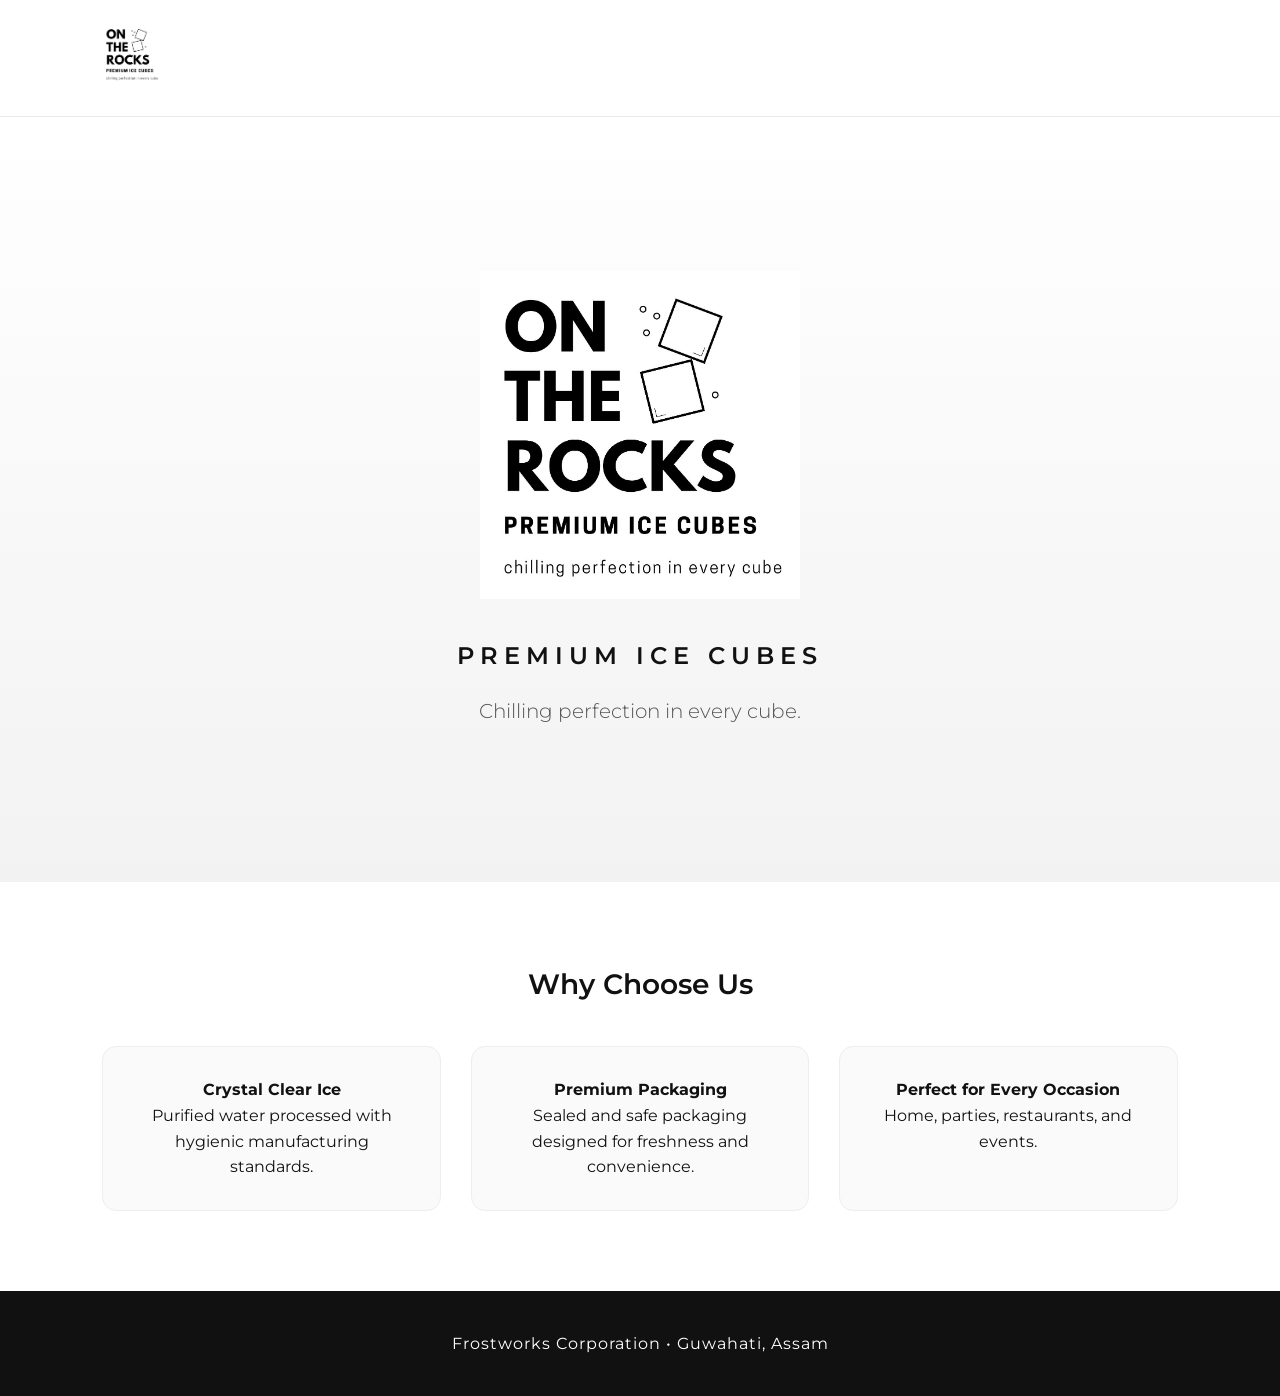
==== index.html @ 6b1b6202 "Update index.html" ====
<!DOCTYPE html>
<html lang="en">
<head>
  <meta charset="UTF-8" />
  <meta name="viewport" content="width=device-width, initial-scale=1.0" />
  <title>On The Rocks — Premium Ice Cubes</title>
  
  <!-- Google Font similar to bold geometric logo style -->
  <link href="https://fonts.googleapis.com/css2?family=Montserrat:wght@300;400;600;800&display=swap" rel="stylesheet">

  <style>
    * {
      margin: 0;
      padding: 0;
      box-sizing: border-box;
      font-family: 'Montserrat', sans-serif;
    }

    body {
      background: #f6f6f6;
      color: #111;
      line-height: 1.6;
    }

    header {
      padding: 24px 8%;
      display: flex;
      justify-content: space-between;
      align-items: center;
      background: white;
      border-bottom: 1px solid #eaeaea;
    }

    .logo img {
      height: 60px;
    }

    .hero {
      min-height: 85vh;
      display: flex;
      align-items: center;
      justify-content: center;
      padding: 40px 8%;
      background: linear-gradient(to bottom, #ffffff, #f2f2f2);
      text-align: center;
    }

    .hero-content {
      max-width: 700px;
    }

    .hero-logo {
      width: 320px;
      margin-bottom: 30px;
    }

    .hero h2 {
      font-weight: 600;
      letter-spacing: 6px;
      margin-bottom: 20px;
    }

    .tagline {
      font-size: 20px;
      color: #555;
      font-weight: 300;
    }

    .section {
      padding: 80px 8%;
      background: white;
      text-align: center;
    }

    .section h3 {
      font-size: 28px;
      margin-bottom: 20px;
      font-weight: 600;
    }

    .features {
      display: grid;
      grid-template-columns: repeat(auto-fit, minmax(220px, 1fr));
      gap: 30px;
      margin-top: 40px;
    }

    .feature-card {
      background: #fafafa;
      padding: 30px;
      border-radius: 14px;
      border: 1px solid #eee;
      transition: 0.3s;
    }

    .feature-card:hover {
      transform: translateY(-5px);
      box-shadow: 0 10px 25px rgba(0,0,0,0.05);
    }

    footer {
      padding: 40px 8%;
      text-align: center;
      background: #111;
      color: white;
      letter-spacing: 1px;
    }
  </style>
</head>
<body>

  <header>
    <div class="logo">
      <img src="logo.png" alt="On The Rocks Logo" />
    </div>
  </header>

  <section class="hero">
    <div class="hero-content">
      <img src="logo.png" class="hero-logo" alt="On The Rocks Premium Ice Cubes" />
      <h2>PREMIUM ICE CUBES</h2>
      <p class="tagline">Chilling perfection in every cube.</p>
    </div>
  </section>

  <section class="section">
    <h3>Why Choose Us</h3>

    <div class="features">
      <div class="feature-card">
        <h4>Crystal Clear Ice</h4>
        <p>Purified water processed with hygienic manufacturing standards.</p>
      </div>

      <div class="feature-card">
        <h4>Premium Packaging</h4>
        <p>Sealed and safe packaging designed for freshness and convenience.</p>
      </div>

      <div class="feature-card">
        <h4>Perfect for Every Occasion</h4>
        <p>Home, parties, restaurants, and events.</p>
      </div>
    </div>
  </section>

  <footer>
    Frostworks Corporation • Guwahati, Assam
  </footer>

</body>
</html>
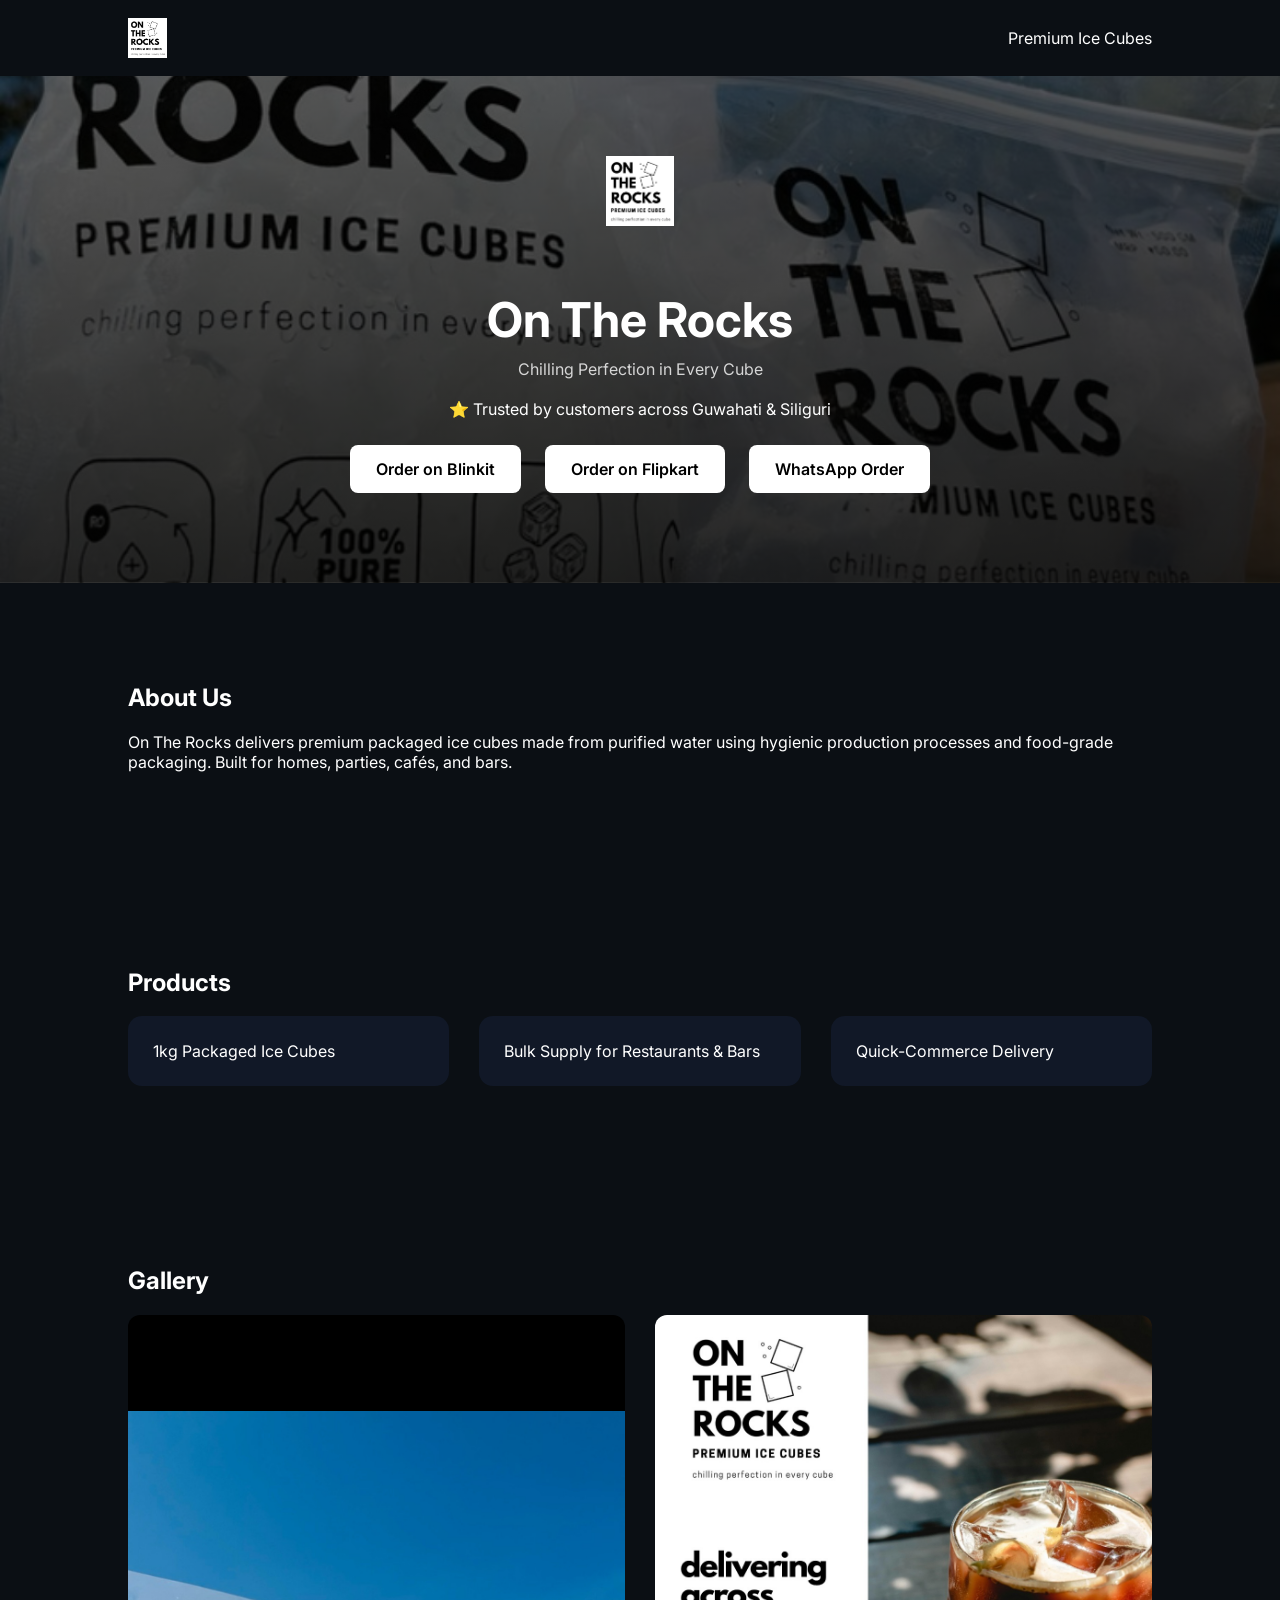
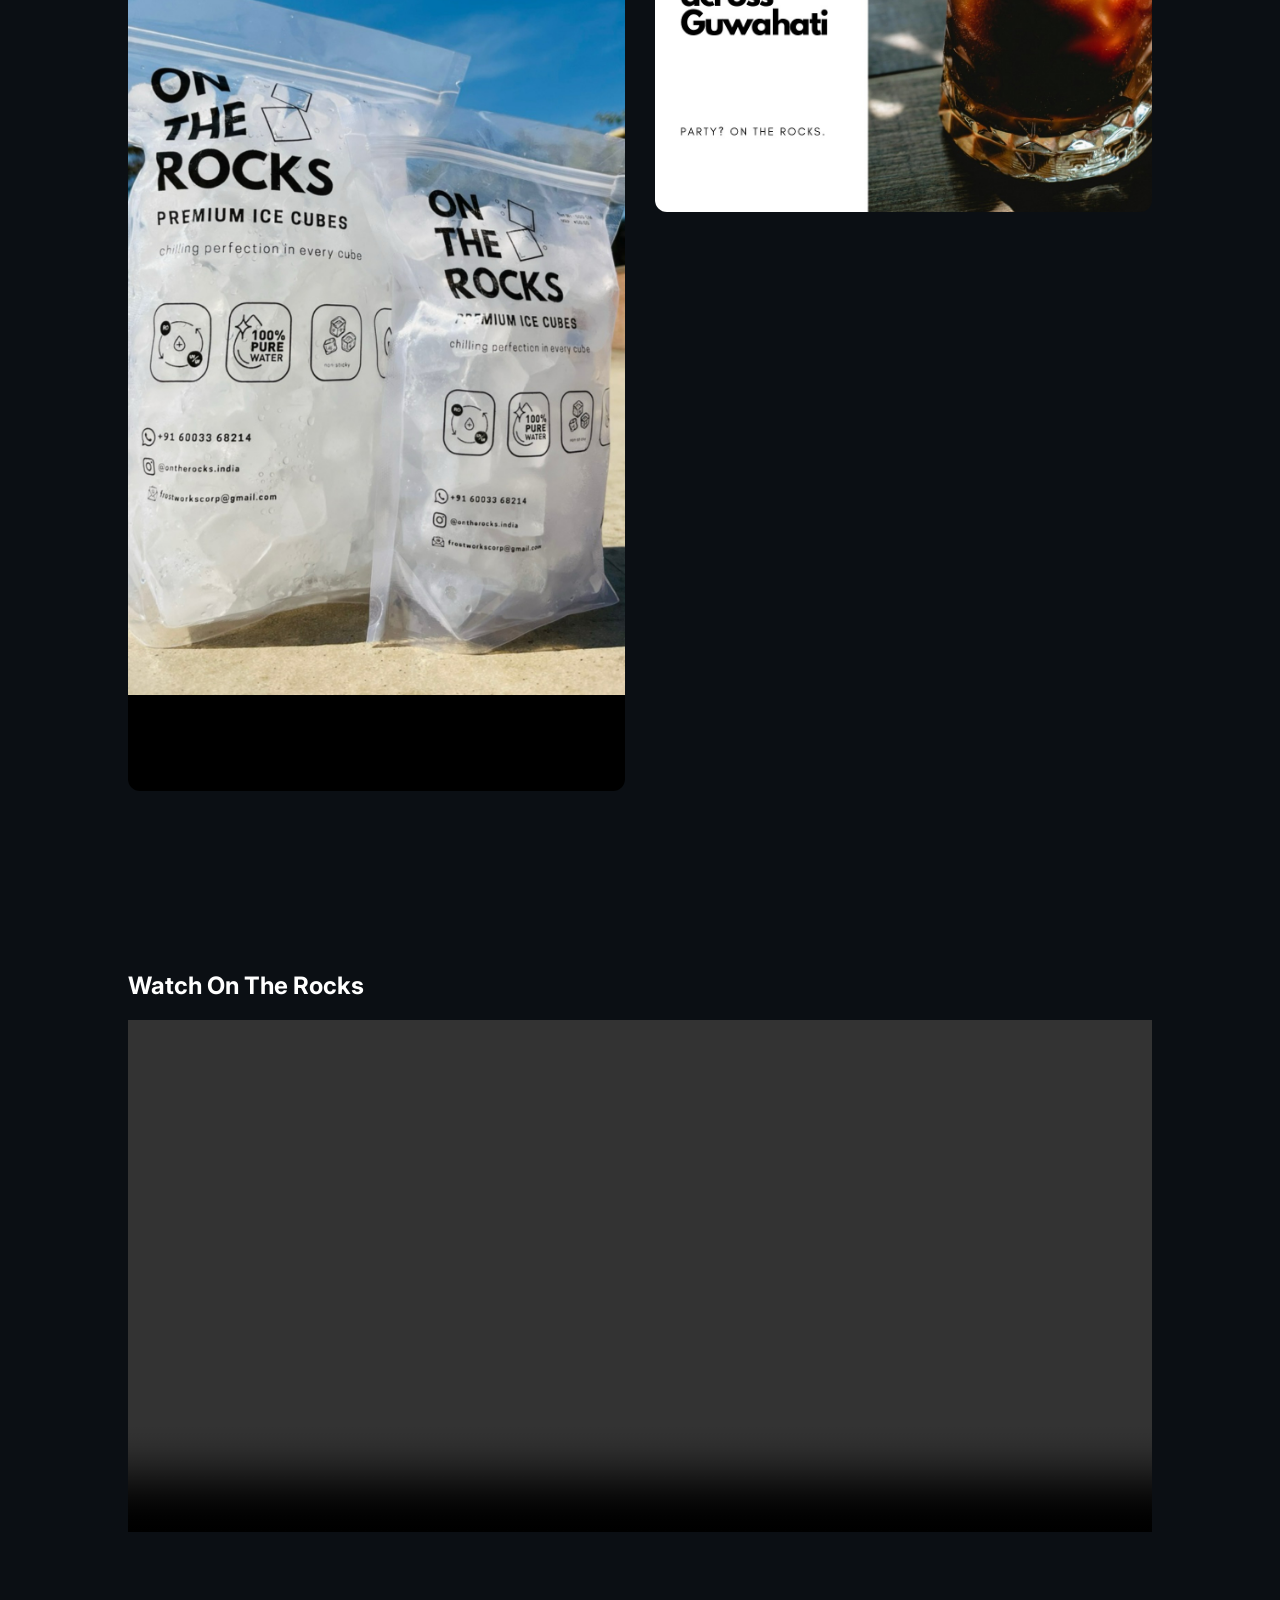
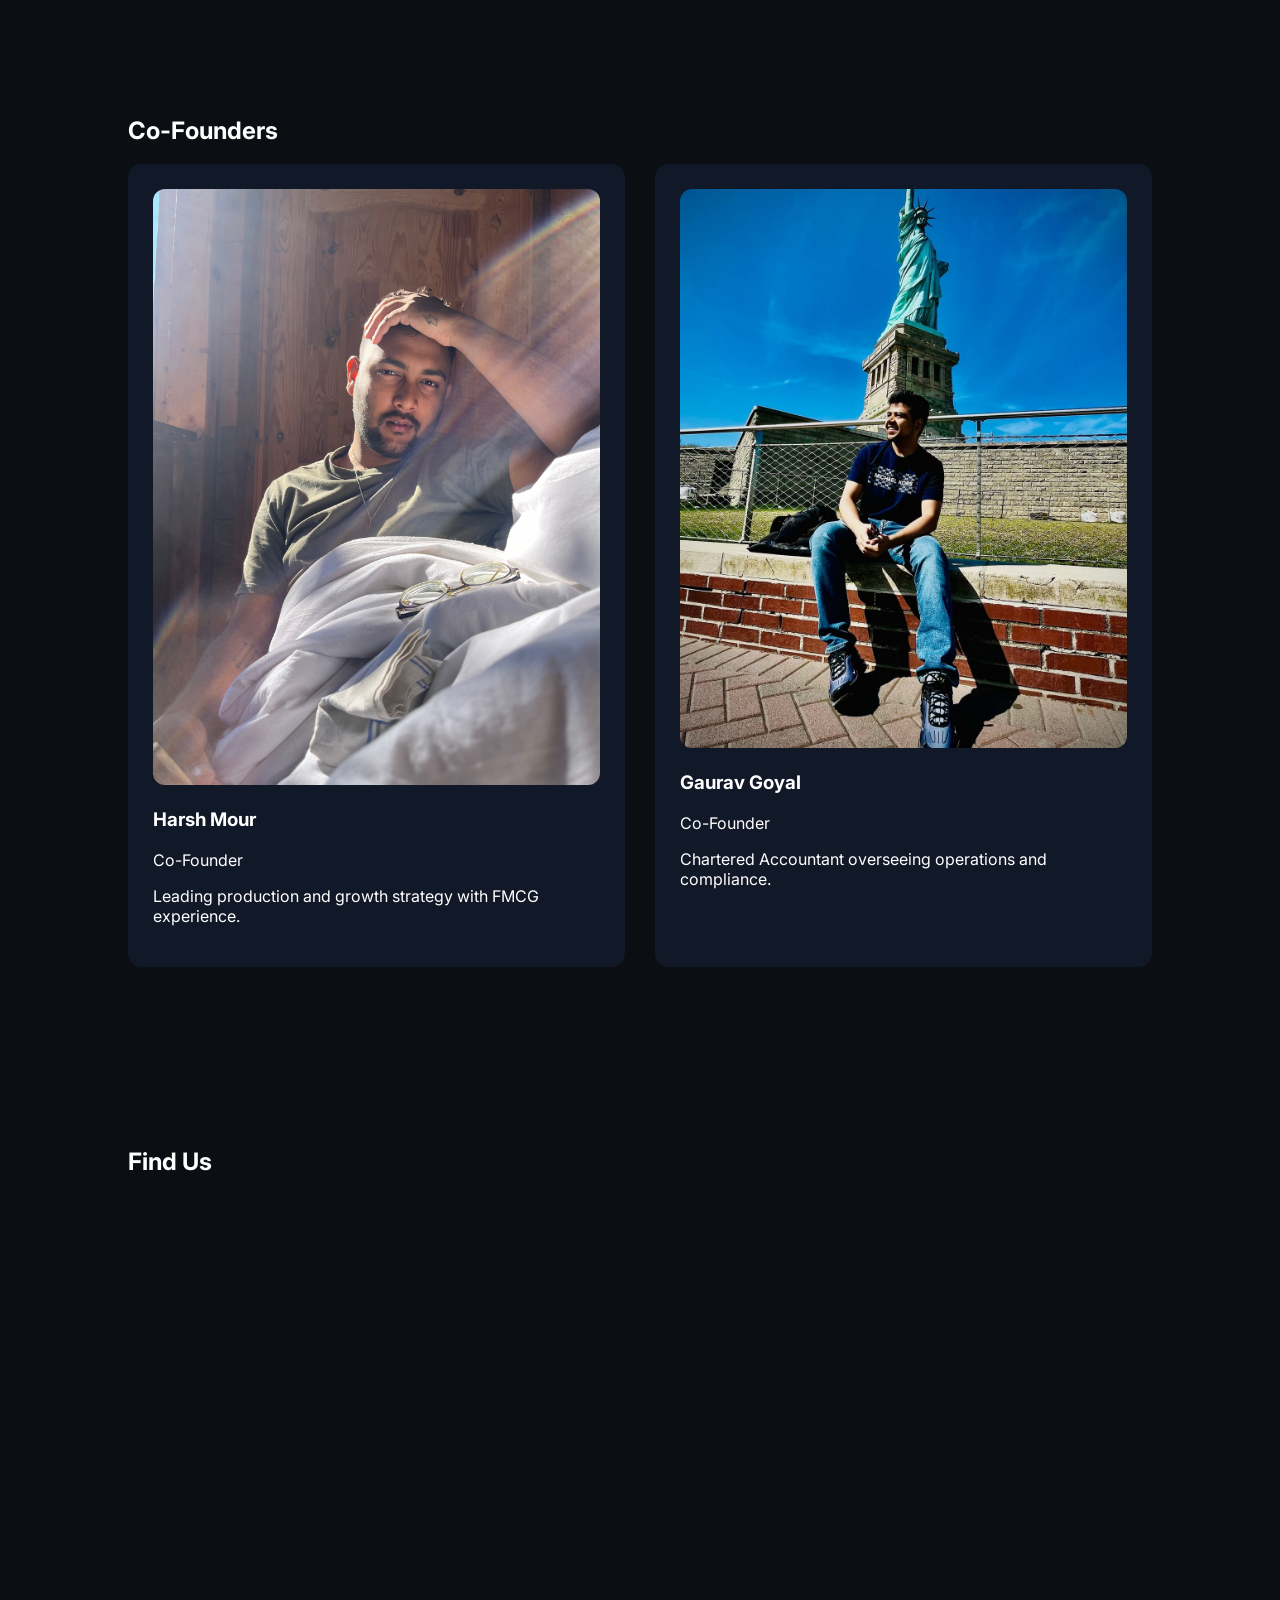
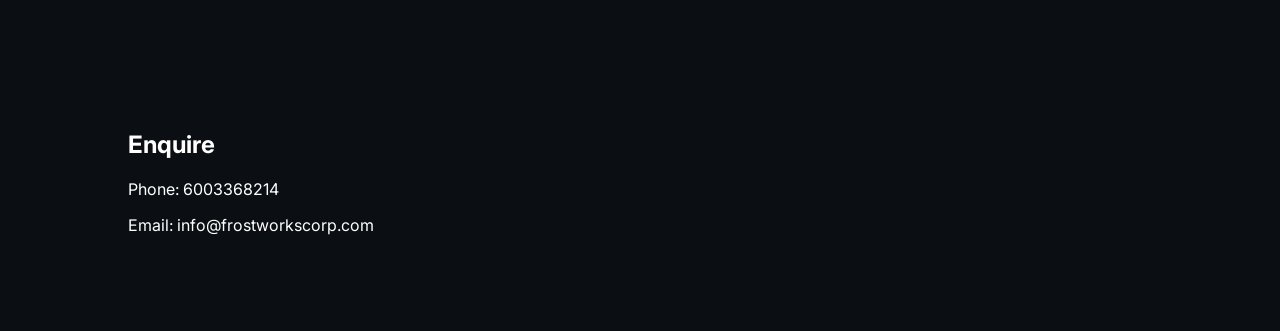
==== commit 1b5ae0db: "Update index.html" ====
--- a/index.html
+++ b/index.html
@@ -1,153 +1,186 @@
 <!DOCTYPE html>
 <html lang="en">
 <head>
-  <meta charset="UTF-8" />
-  <meta name="viewport" content="width=device-width, initial-scale=1.0" />
-  <title>On The Rocks — Premium Ice Cubes</title>
-  
-  <!-- Google Font similar to bold geometric logo style -->
-  <link href="https://fonts.googleapis.com/css2?family=Montserrat:wght@300;400;600;800&display=swap" rel="stylesheet">
+<meta charset="UTF-8">
+<meta name="viewport" content="width=device-width, initial-scale=1.0">
+<title>On The Rocks — Premium Ice Cubes</title>
 
-  <style>
-    * {
-      margin: 0;
-      padding: 0;
-      box-sizing: border-box;
-      font-family: 'Montserrat', sans-serif;
-    }
+<link href="https://fonts.googleapis.com/css2?family=Inter:wght@300;400;600;700&display=swap" rel="stylesheet">
 
-    body {
-      background: #f6f6f6;
-      color: #111;
-      line-height: 1.6;
-    }
+<style>
+body{
+font-family:Inter, sans-serif;
+margin:0;
+background:#0b0f14;
+color:white;
+}
 
-    header {
-      padding: 24px 8%;
-      display: flex;
-      justify-content: space-between;
-      align-items: center;
-      background: white;
-      border-bottom: 1px solid #eaeaea;
-    }
+nav{
+display:flex;
+align-items:center;
+justify-content:space-between;
+padding:18px 10%;
+background:#0b0f14;
+position:sticky;
+top:0;
+}
 
-    .logo img {
-      height: 60px;
-    }
+nav img{
+height:40px;
+}
 
-    .hero {
-      min-height: 85vh;
-      display: flex;
-      align-items: center;
-      justify-content: center;
-      padding: 40px 8%;
-      background: linear-gradient(to bottom, #ffffff, #f2f2f2);
-      text-align: center;
-    }
+section{
+padding:80px 10%;
+}
 
-    .hero-content {
-      max-width: 700px;
-    }
+.hero{
+background:linear-gradient(rgba(0,0,0,.6),rgba(0,0,0,.85)),url('product.jpg');
+background-size:cover;
+background-position:center;
+text-align:center;
+}
 
-    .hero-logo {
-      width: 320px;
-      margin-bottom: 30px;
-    }
+.hero-logo{
+height:70px;
+margin-bottom:20px;
+}
 
-    .hero h2 {
-      font-weight: 600;
-      letter-spacing: 6px;
-      margin-bottom: 20px;
-    }
+h1{
+font-size:48px;
+margin-bottom:10px;
+}
 
-    .tagline {
-      font-size: 20px;
-      color: #555;
-      font-weight: 300;
-    }
+.tagline{
+opacity:.8;
+margin-bottom:20px;
+}
 
-    .section {
-      padding: 80px 8%;
-      background: white;
-      text-align: center;
-    }
+.button{
+display:inline-block;
+margin:10px;
+padding:14px 26px;
+background:white;
+color:black;
+text-decoration:none;
+border-radius:8px;
+font-weight:600;
+}
 
-    .section h3 {
-      font-size: 28px;
-      margin-bottom: 20px;
-      font-weight: 600;
-    }
+.grid{
+display:grid;
+grid-template-columns:repeat(auto-fit,minmax(250px,1fr));
+gap:30px;
+}
 
-    .features {
-      display: grid;
-      grid-template-columns: repeat(auto-fit, minmax(220px, 1fr));
-      gap: 30px;
-      margin-top: 40px;
-    }
+.card{
+background:#111827;
+padding:25px;
+border-radius:14px;
+}
 
-    .feature-card {
-      background: #fafafa;
-      padding: 30px;
-      border-radius: 14px;
-      border: 1px solid #eee;
-      transition: 0.3s;
-    }
+.founder img{
+width:100%;
+border-radius:12px;
+}
 
-    .feature-card:hover {
-      transform: translateY(-5px);
-      box-shadow: 0 10px 25px rgba(0,0,0,0.05);
-    }
+.gallery img{
+width:100%;
+border-radius:12px;
+}
 
-    footer {
-      padding: 40px 8%;
-      text-align: center;
-      background: #111;
-      color: white;
-      letter-spacing: 1px;
-    }
-  </style>
+iframe{
+width:100%;
+height:350px;
+border:0;
+border-radius:12px;
+}
+</style>
 </head>
+
 <body>
 
-  <header>
-    <div class="logo">
-      <img src="logo.png" alt="On The Rocks Logo" />
-    </div>
-  </header>
+<!-- NAVBAR -->
+<nav>
+<img src="logo.png" alt="On The Rocks logo">
+<div>Premium Ice Cubes</div>
+</nav>
 
-  <section class="hero">
-    <div class="hero-content">
-      <img src="logo.png" class="hero-logo" alt="On The Rocks Premium Ice Cubes" />
-      <h2>PREMIUM ICE CUBES</h2>
-      <p class="tagline">Chilling perfection in every cube.</p>
-    </div>
-  </section>
+<!-- HERO -->
+<section class="hero">
+<img src="logo.png" class="hero-logo">
+<h1>On The Rocks</h1>
+<div class="tagline">Chilling Perfection in Every Cube</div>
+<p>⭐ Trusted by customers across Guwahati & Siliguri</p>
 
-  <section class="section">
-    <h3>Why Choose Us</h3>
+<a class="button" href="https://blinkit.com/prn/x/prid/603558">Order on Blinkit</a>
+<a class="button" href="https://dl.flipkart.com/s/SpHEYAuuuN">Order on Flipkart</a>
+<a class="button" href="https://wa.me/c/916003368214">WhatsApp Order</a>
+</section>
 
-    <div class="features">
-      <div class="feature-card">
-        <h4>Crystal Clear Ice</h4>
-        <p>Purified water processed with hygienic manufacturing standards.</p>
-      </div>
+<section>
+<h2>About Us</h2>
+<p>
+On The Rocks delivers premium packaged ice cubes made from purified water
+using hygienic production processes and food-grade packaging.
+Built for homes, parties, cafés, and bars.
+</p>
+</section>
 
-      <div class="feature-card">
-        <h4>Premium Packaging</h4>
-        <p>Sealed and safe packaging designed for freshness and convenience.</p>
-      </div>
+<section>
+<h2>Products</h2>
+<div class="grid">
+<div class="card">1kg Packaged Ice Cubes</div>
+<div class="card">Bulk Supply for Restaurants & Bars</div>
+<div class="card">Quick-Commerce Delivery</div>
+</div>
+</section>
 
-      <div class="feature-card">
-        <h4>Perfect for Every Occasion</h4>
-        <p>Home, parties, restaurants, and events.</p>
-      </div>
-    </div>
-  </section>
+<section class="gallery">
+<h2>Gallery</h2>
+<div class="grid">
+<img src="product.jpg">
+<img src="drink.jpg">
+</div>
+</section>
 
-  <footer>
-    Frostworks Corporation • Guwahati, Assam
-  </footer>
+<section>
+<h2>Watch On The Rocks</h2>
+<video width="100%" controls>
+<source src="promo.mp4" type="video/mp4">
+</video>
+</section>
+
+<section>
+<h2>Co-Founders</h2>
+<div class="grid">
+
+<div class="card founder">
+<img src="harsh.jpg">
+<h3>Harsh Mour</h3>
+<p>Co-Founder</p>
+<p>Leading production and growth strategy with FMCG experience.</p>
+</div>
+
+<div class="card founder">
+<img src="gaurav.jpg">
+<h3>Gaurav Goyal</h3>
+<p>Co-Founder</p>
+<p>Chartered Accountant overseeing operations and compliance.</p>
+</div>
+
+</div>
+</section>
+
+<section>
+<h2>Find Us</h2>
+<iframe src="https://maps.google.com/maps?q=On%20The%20Rocks%20Premium%20Ice%20Cubes&t=&z=13&ie=UTF8&iwloc=&output=embed"></iframe>
+</section>
+
+<section>
+<h2>Enquire</h2>
+<p>Phone: 6003368214</p>
+<p>Email: info@frostworkscorp.com</p>
+</section>
 
 </body>
 </html>
-
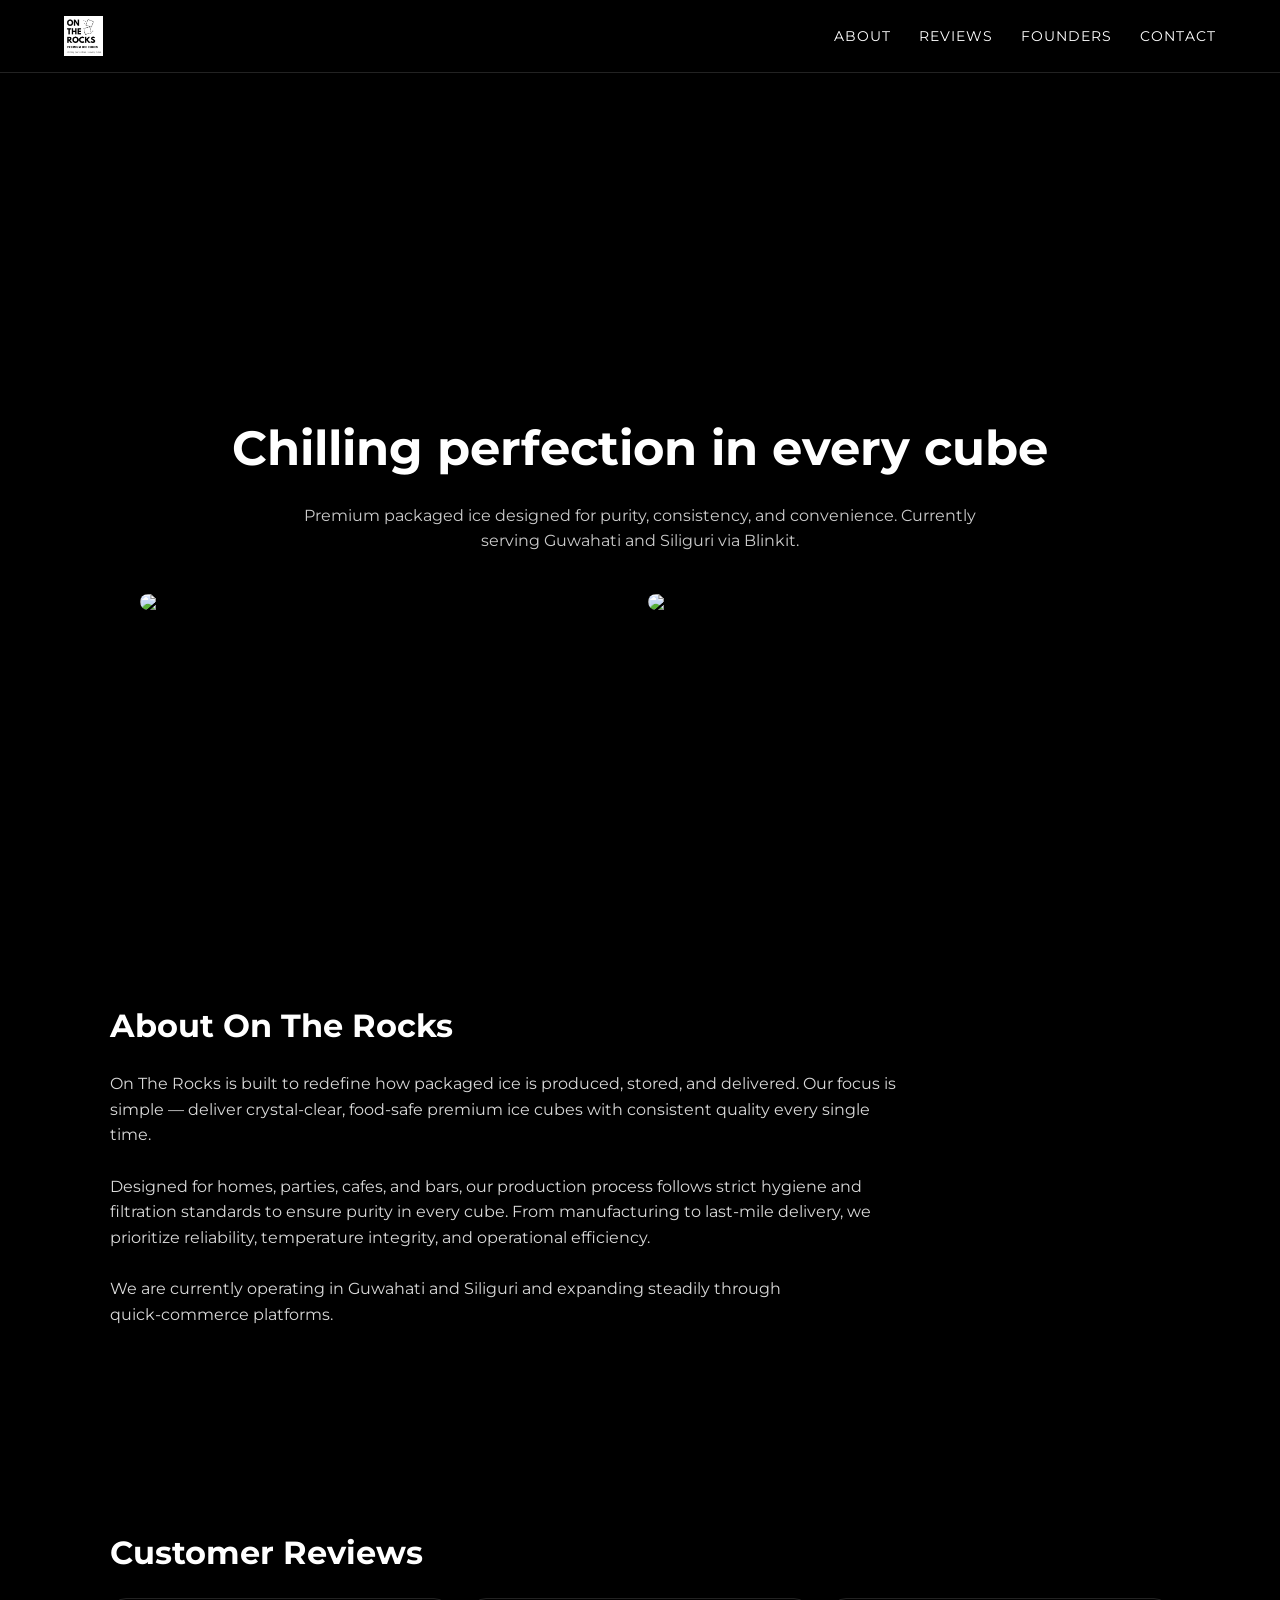
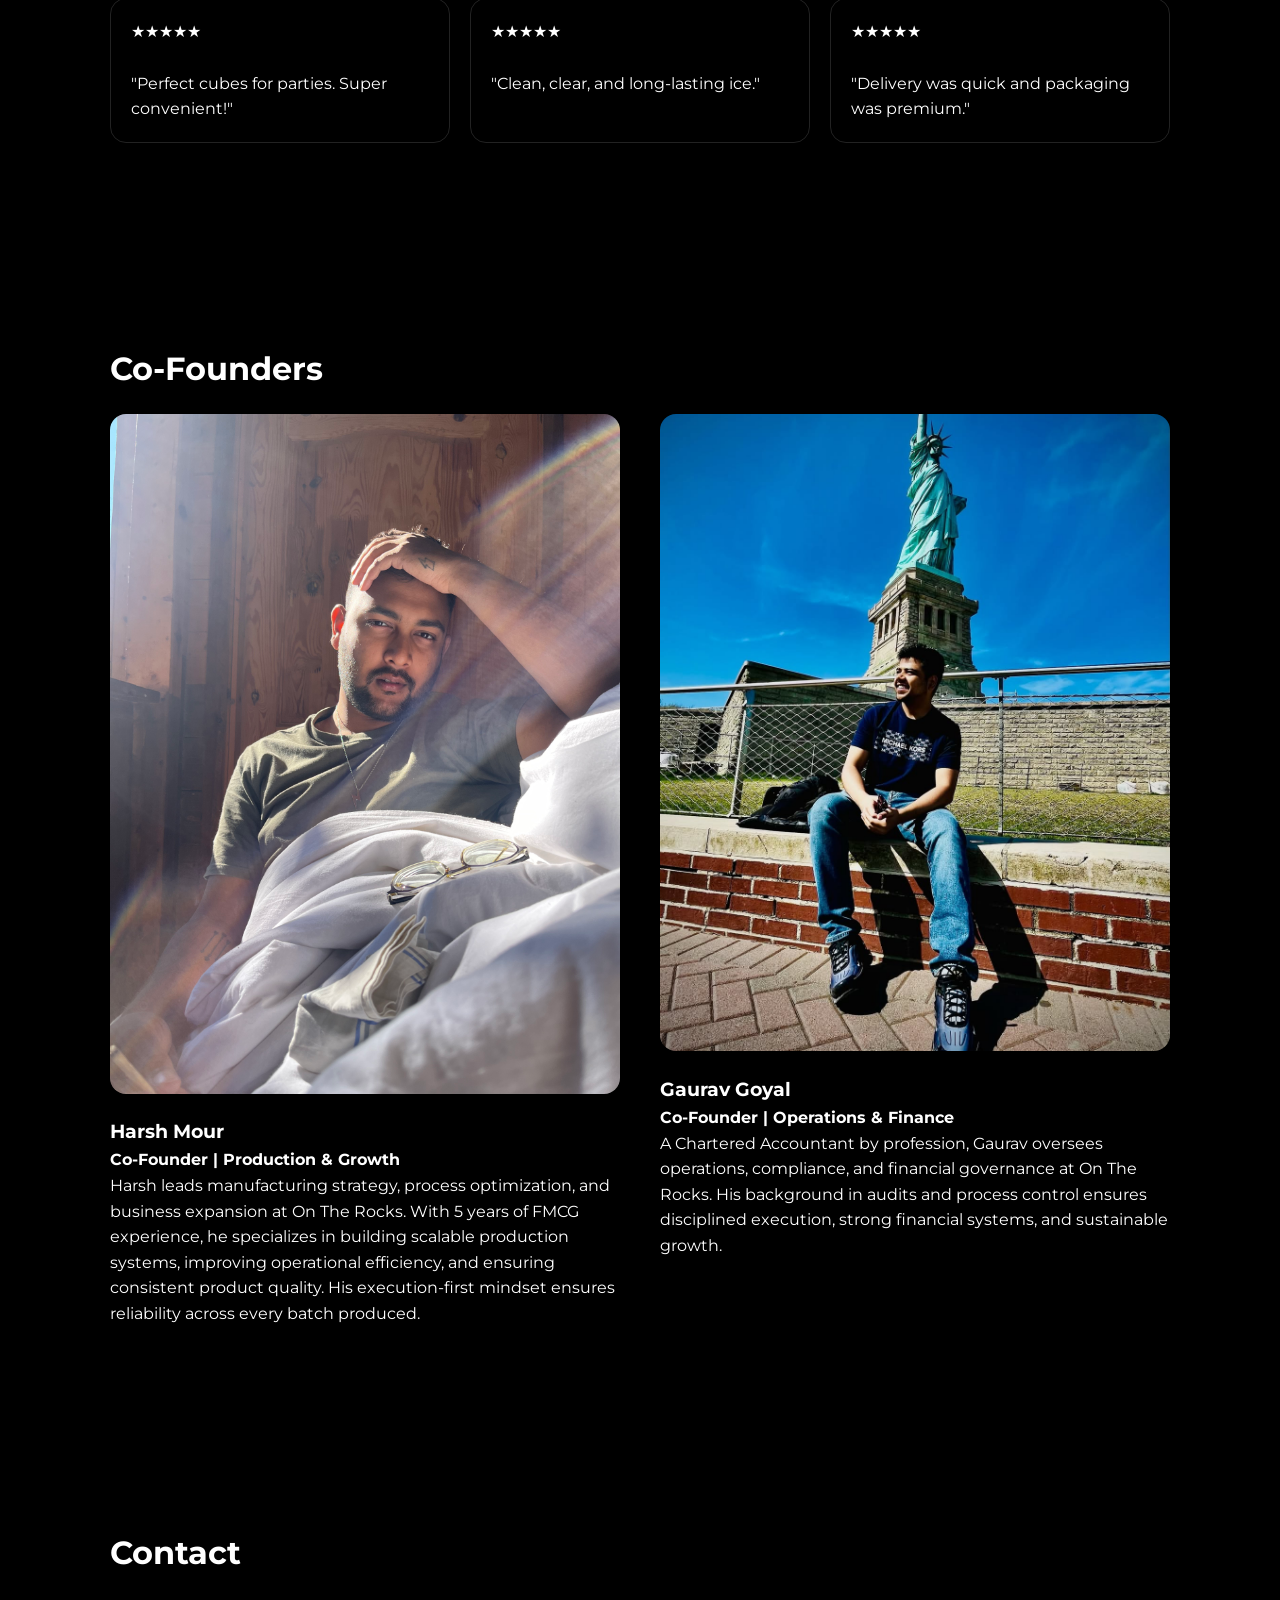
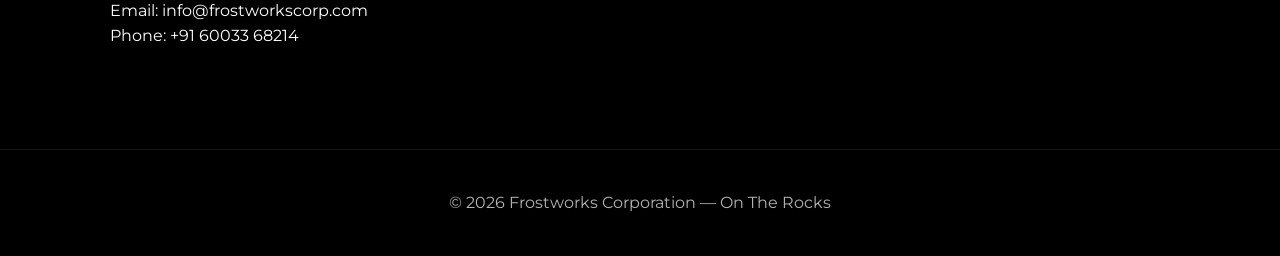
==== commit f0256529: "Update index.html" ====
--- a/index.html
+++ b/index.html
@@ -1,186 +1,268 @@
 <!DOCTYPE html>
 <html lang="en">
 <head>
-<meta charset="UTF-8">
-<meta name="viewport" content="width=device-width, initial-scale=1.0">
-<title>On The Rocks — Premium Ice Cubes</title>
-
-<link href="https://fonts.googleapis.com/css2?family=Inter:wght@300;400;600;700&display=swap" rel="stylesheet">
-
-<style>
-body{
-font-family:Inter, sans-serif;
-margin:0;
-background:#0b0f14;
-color:white;
-}
-
-nav{
-display:flex;
-align-items:center;
-justify-content:space-between;
-padding:18px 10%;
-background:#0b0f14;
-position:sticky;
-top:0;
-}
-
-nav img{
-height:40px;
-}
-
-section{
-padding:80px 10%;
-}
-
-.hero{
-background:linear-gradient(rgba(0,0,0,.6),rgba(0,0,0,.85)),url('product.jpg');
-background-size:cover;
-background-position:center;
-text-align:center;
-}
-
-.hero-logo{
-height:70px;
-margin-bottom:20px;
-}
-
-h1{
-font-size:48px;
-margin-bottom:10px;
-}
-
-.tagline{
-opacity:.8;
-margin-bottom:20px;
-}
-
-.button{
-display:inline-block;
-margin:10px;
-padding:14px 26px;
-background:white;
-color:black;
-text-decoration:none;
-border-radius:8px;
-font-weight:600;
-}
-
-.grid{
-display:grid;
-grid-template-columns:repeat(auto-fit,minmax(250px,1fr));
-gap:30px;
-}
-
-.card{
-background:#111827;
-padding:25px;
-border-radius:14px;
-}
-
-.founder img{
-width:100%;
-border-radius:12px;
-}
-
-.gallery img{
-width:100%;
-border-radius:12px;
-}
-
-iframe{
-width:100%;
-height:350px;
-border:0;
-border-radius:12px;
-}
-</style>
+  <meta charset="UTF-8" />
+  <meta name="viewport" content="width=device-width, initial-scale=1.0" />
+  <title>On The Rocks — Premium Ice Cubes</title>
+
+  <!-- Google Font (clean geometric font similar to logo style) -->
+  <link href="https://fonts.googleapis.com/css2?family=Montserrat:wght@300;400;600;700&display=swap" rel="stylesheet">
+
+  <style>
+    * {
+      margin: 0;
+      padding: 0;
+      box-sizing: border-box;
+      scroll-behavior: smooth;
+      font-family: 'Montserrat', sans-serif;
+    }
+
+    body {
+      background: #000;
+      color: #fff;
+      line-height: 1.6;
+    }
+
+    /* Navigation */
+    nav {
+      position: fixed;
+      top: 0;
+      width: 100%;
+      background: rgba(0,0,0,0.9);
+      backdrop-filter: blur(8px);
+      border-bottom: 1px solid #222;
+      z-index: 1000;
+    }
+
+    .nav-container {
+      max-width: 1200px;
+      margin: auto;
+      display: flex;
+      justify-content: space-between;
+      align-items: center;
+      padding: 16px 24px;
+    }
+
+    .logo {
+      height: 40px;
+    }
+
+    .nav-links a {
+      color: #fff;
+      text-decoration: none;
+      margin-left: 24px;
+      font-size: 14px;
+      letter-spacing: 1px;
+      transition: 0.3s;
+    }
+
+    .nav-links a:hover {
+      opacity: 0.6;
+    }
+
+    /* Hero */
+    .hero {
+      padding-top: 120px;
+      min-height: 100vh;
+      display: flex;
+      flex-direction: column;
+      justify-content: center;
+      align-items: center;
+      text-align: center;
+      padding-left: 20px;
+      padding-right: 20px;
+    }
+
+    .hero h1 {
+      font-size: 48px;
+      font-weight: 700;
+      margin-bottom: 16px;
+    }
+
+    .hero p {
+      max-width: 700px;
+      opacity: 0.8;
+      margin-bottom: 40px;
+    }
+
+    .hero-gallery {
+      display: grid;
+      grid-template-columns: repeat(auto-fit, minmax(250px, 1fr));
+      gap: 16px;
+      width: 100%;
+      max-width: 1000px;
+    }
+
+    .hero-gallery img {
+      width: 100%;
+      border-radius: 12px;
+      transition: transform 0.4s ease, opacity 0.4s ease;
+    }
+
+    .hero-gallery img:hover {
+      transform: scale(1.05);
+      opacity: 0.9;
+    }
+
+    /* Sections */
+    section {
+      padding: 100px 20px;
+      max-width: 1100px;
+      margin: auto;
+    }
+
+    h2 {
+      margin-bottom: 20px;
+      font-size: 32px;
+    }
+
+    .about-text {
+      opacity: 0.85;
+      max-width: 800px;
+    }
+
+    /* Reviews */
+    .reviews {
+      display: grid;
+      grid-template-columns: repeat(auto-fit, minmax(260px, 1fr));
+      gap: 20px;
+    }
+
+    .review-card {
+      border: 1px solid #222;
+      border-radius: 16px;
+      padding: 20px;
+      transition: transform 0.3s ease, background 0.3s ease;
+    }
+
+    .review-card:hover {
+      transform: translateY(-6px);
+      background: #111;
+    }
+
+    /* Founders */
+    .founders {
+      display: grid;
+      grid-template-columns: repeat(auto-fit, minmax(280px, 1fr));
+      gap: 40px;
+    }
+
+    .founder-card img {
+      width: 100%;
+      border-radius: 16px;
+      margin-bottom: 16px;
+    }
+
+    footer {
+      text-align: center;
+      padding: 40px 20px;
+      border-top: 1px solid #222;
+      opacity: 0.7;
+    }
+
+    /* Mobile */
+    @media (max-width: 768px) {
+      .hero h1 {
+        font-size: 34px;
+      }
+
+      .nav-links {
+        display: none;
+      }
+    }
+  </style>
 </head>
 
 <body>
 
-<!-- NAVBAR -->
-<nav>
-<img src="logo.png" alt="On The Rocks logo">
-<div>Premium Ice Cubes</div>
-</nav>
-
-<!-- HERO -->
-<section class="hero">
-<img src="logo.png" class="hero-logo">
-<h1>On The Rocks</h1>
-<div class="tagline">Chilling Perfection in Every Cube</div>
-<p>⭐ Trusted by customers across Guwahati & Siliguri</p>
-
-<a class="button" href="https://blinkit.com/prn/x/prid/603558">Order on Blinkit</a>
-<a class="button" href="https://dl.flipkart.com/s/SpHEYAuuuN">Order on Flipkart</a>
-<a class="button" href="https://wa.me/c/916003368214">WhatsApp Order</a>
-</section>
-
-<section>
-<h2>About Us</h2>
-<p>
-On The Rocks delivers premium packaged ice cubes made from purified water
-using hygienic production processes and food-grade packaging.
-Built for homes, parties, cafés, and bars.
-</p>
-</section>
-
-<section>
-<h2>Products</h2>
-<div class="grid">
-<div class="card">1kg Packaged Ice Cubes</div>
-<div class="card">Bulk Supply for Restaurants & Bars</div>
-<div class="card">Quick-Commerce Delivery</div>
-</div>
-</section>
-
-<section class="gallery">
-<h2>Gallery</h2>
-<div class="grid">
-<img src="product.jpg">
-<img src="drink.jpg">
-</div>
-</section>
-
-<section>
-<h2>Watch On The Rocks</h2>
-<video width="100%" controls>
-<source src="promo.mp4" type="video/mp4">
-</video>
-</section>
-
-<section>
-<h2>Co-Founders</h2>
-<div class="grid">
-
-<div class="card founder">
-<img src="harsh.jpg">
-<h3>Harsh Mour</h3>
-<p>Co-Founder</p>
-<p>Leading production and growth strategy with FMCG experience.</p>
-</div>
-
-<div class="card founder">
-<img src="gaurav.jpg">
-<h3>Gaurav Goyal</h3>
-<p>Co-Founder</p>
-<p>Chartered Accountant overseeing operations and compliance.</p>
-</div>
-
-</div>
-</section>
-
-<section>
-<h2>Find Us</h2>
-<iframe src="https://maps.google.com/maps?q=On%20The%20Rocks%20Premium%20Ice%20Cubes&t=&z=13&ie=UTF8&iwloc=&output=embed"></iframe>
-</section>
-
-<section>
-<h2>Enquire</h2>
-<p>Phone: 6003368214</p>
-<p>Email: info@frostworkscorp.com</p>
-</section>
+  <!-- NAVIGATION -->
+  <nav>
+    <div class="nav-container">
+      <img src="logo.png" class="logo" />
+      <div class="nav-links">
+        <a href="#about">ABOUT</a>
+        <a href="#reviews">REVIEWS</a>
+        <a href="#founders">FOUNDERS</a>
+        <a href="#contact">CONTACT</a>
+      </div>
+    </div>
+  </nav>
+
+  <!-- HERO -->
+  <div class="hero">
+    <h1>Chilling perfection in every cube</h1>
+    <p>Premium packaged ice designed for purity, consistency, and convenience. Currently serving Guwahati and Siliguri via Blinkit.</p>
+
+    <div class="hero-gallery">
+      <img src="images/product.jpg" />
+      <img src="images/drink.jpeg" />
+    </div>
+  </div>
+
+  <!-- ABOUT -->
+  <section id="about">
+    <h2>About On The Rocks</h2>
+    <p class="about-text">
+      On The Rocks is built to redefine how packaged ice is produced, stored, and delivered. Our focus is simple — deliver crystal‑clear, food‑safe premium ice cubes with consistent quality every single time.
+      <br><br>
+      Designed for homes, parties, cafes, and bars, our production process follows strict hygiene and filtration standards to ensure purity in every cube. From manufacturing to last‑mile delivery, we prioritize reliability, temperature integrity, and operational efficiency.
+      <br><br>
+      We are currently operating in Guwahati and Siliguri and expanding steadily through quick‑commerce platforms.
+    </p>
+  </section>
+
+  <!-- REVIEWS -->
+  <section id="reviews">
+    <h2>Customer Reviews</h2>
+    <div class="reviews">
+      <div class="review-card">★★★★★<br><br>"Perfect cubes for parties. Super convenient!"</div>
+      <div class="review-card">★★★★★<br><br>"Clean, clear, and long‑lasting ice."</div>
+      <div class="review-card">★★★★★<br><br>"Delivery was quick and packaging was premium."</div>
+    </div>
+  </section>
+
+  <!-- FOUNDERS -->
+  <section id="founders">
+    <h2>Co‑Founders</h2>
+
+    <div class="founders">
+
+      <div class="founder-card">
+        <img src="harsh.jpg" />
+        <h3>Harsh Mour</h3>
+        <p><strong>Co‑Founder | Production & Growth</strong></p>
+        <p>
+          Harsh leads manufacturing strategy, process optimization, and business expansion at On The Rocks.
+          With 5 years of FMCG experience, he specializes in building scalable production systems,
+          improving operational efficiency, and ensuring consistent product quality.
+          His execution‑first mindset ensures reliability across every batch produced.
+        </p>
+      </div>
+
+      <div class="founder-card">
+        <img src="gaurav.jpg" />
+        <h3>Gaurav Goyal</h3>
+        <p><strong>Co‑Founder | Operations & Finance</strong></p>
+        <p>
+          A Chartered Accountant by profession, Gaurav oversees operations, compliance,
+          and financial governance at On The Rocks. His background in audits and process
+          control ensures disciplined execution, strong financial systems, and sustainable growth.
+        </p>
+      </div>
+
+    </div>
+  </section>
+
+  <!-- CONTACT -->
+  <section id="contact">
+    <h2>Contact</h2>
+    <p>Email: info@frostworkscorp.com</p>
+    <p>Phone: +91 60033 68214</p>
+  </section>
+
+  <footer>
+    © 2026 Frostworks Corporation — On The Rocks
+  </footer>
 
 </body>
 </html>
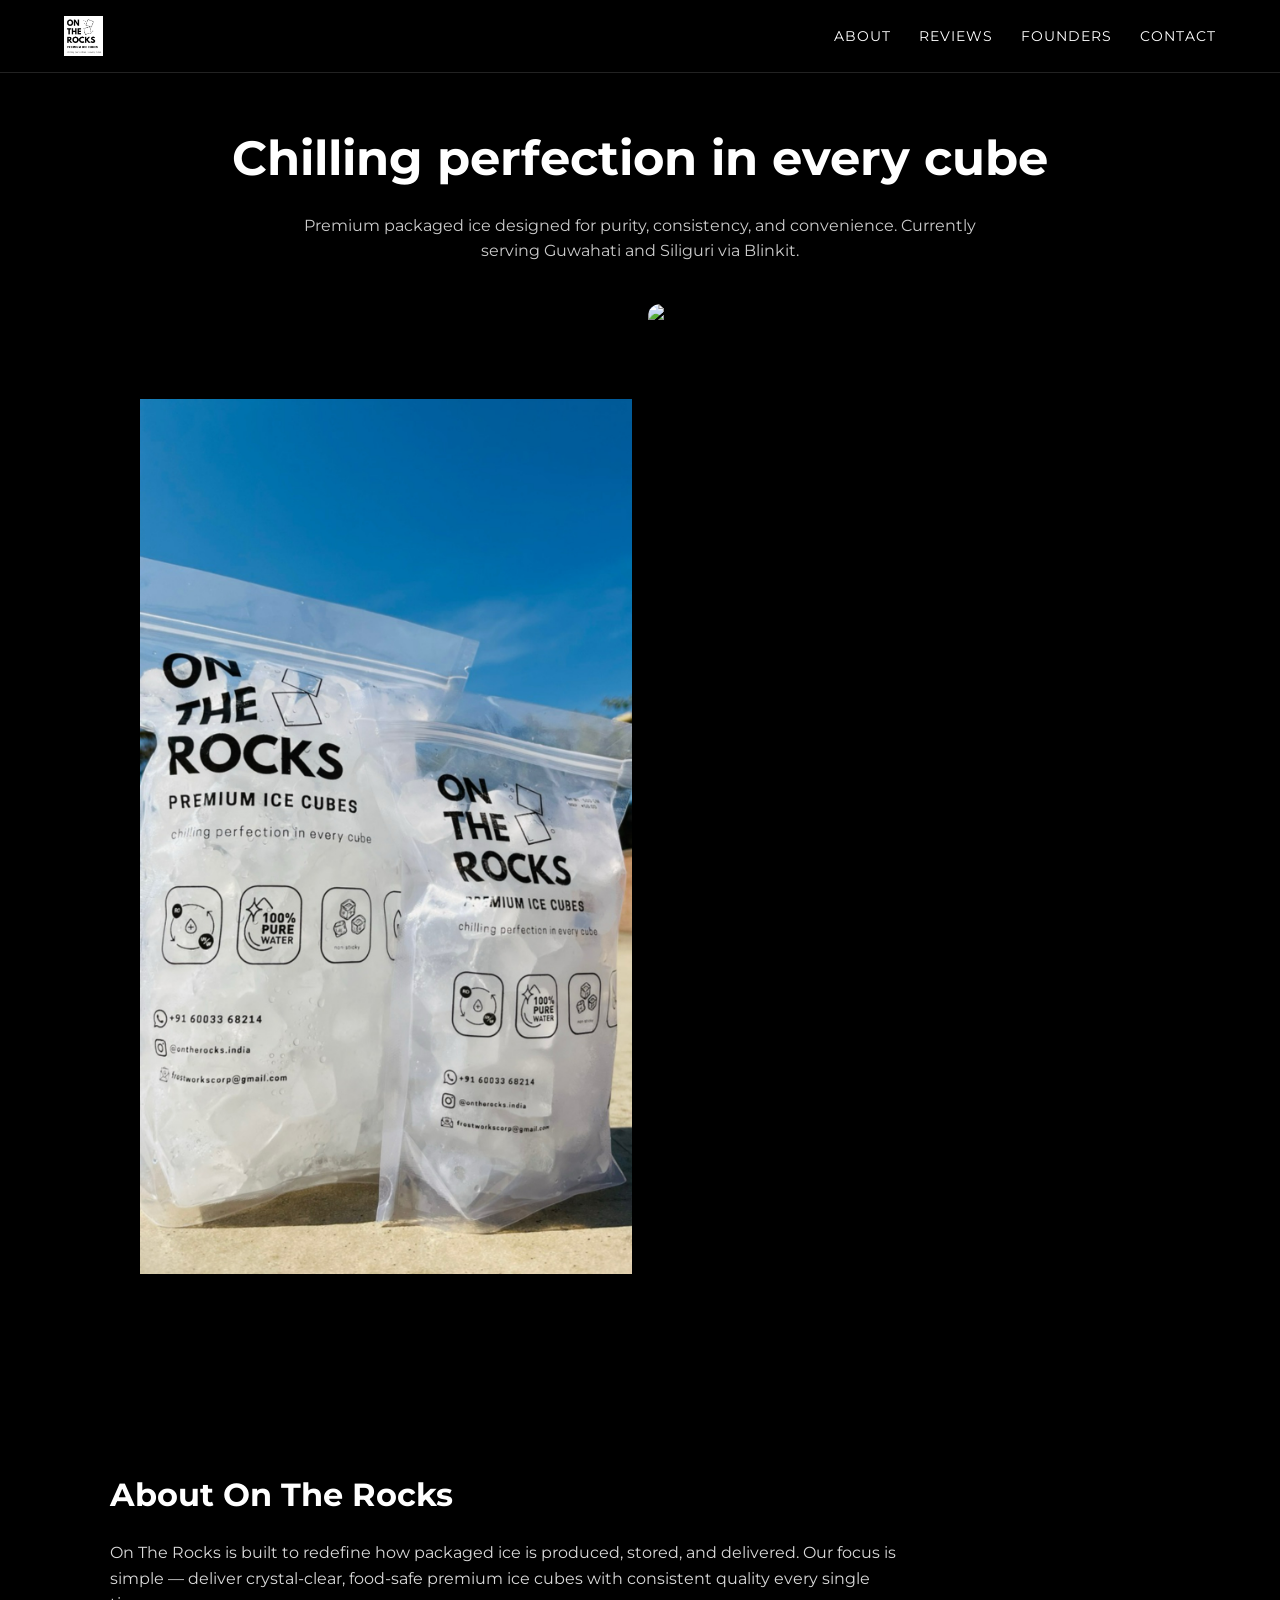
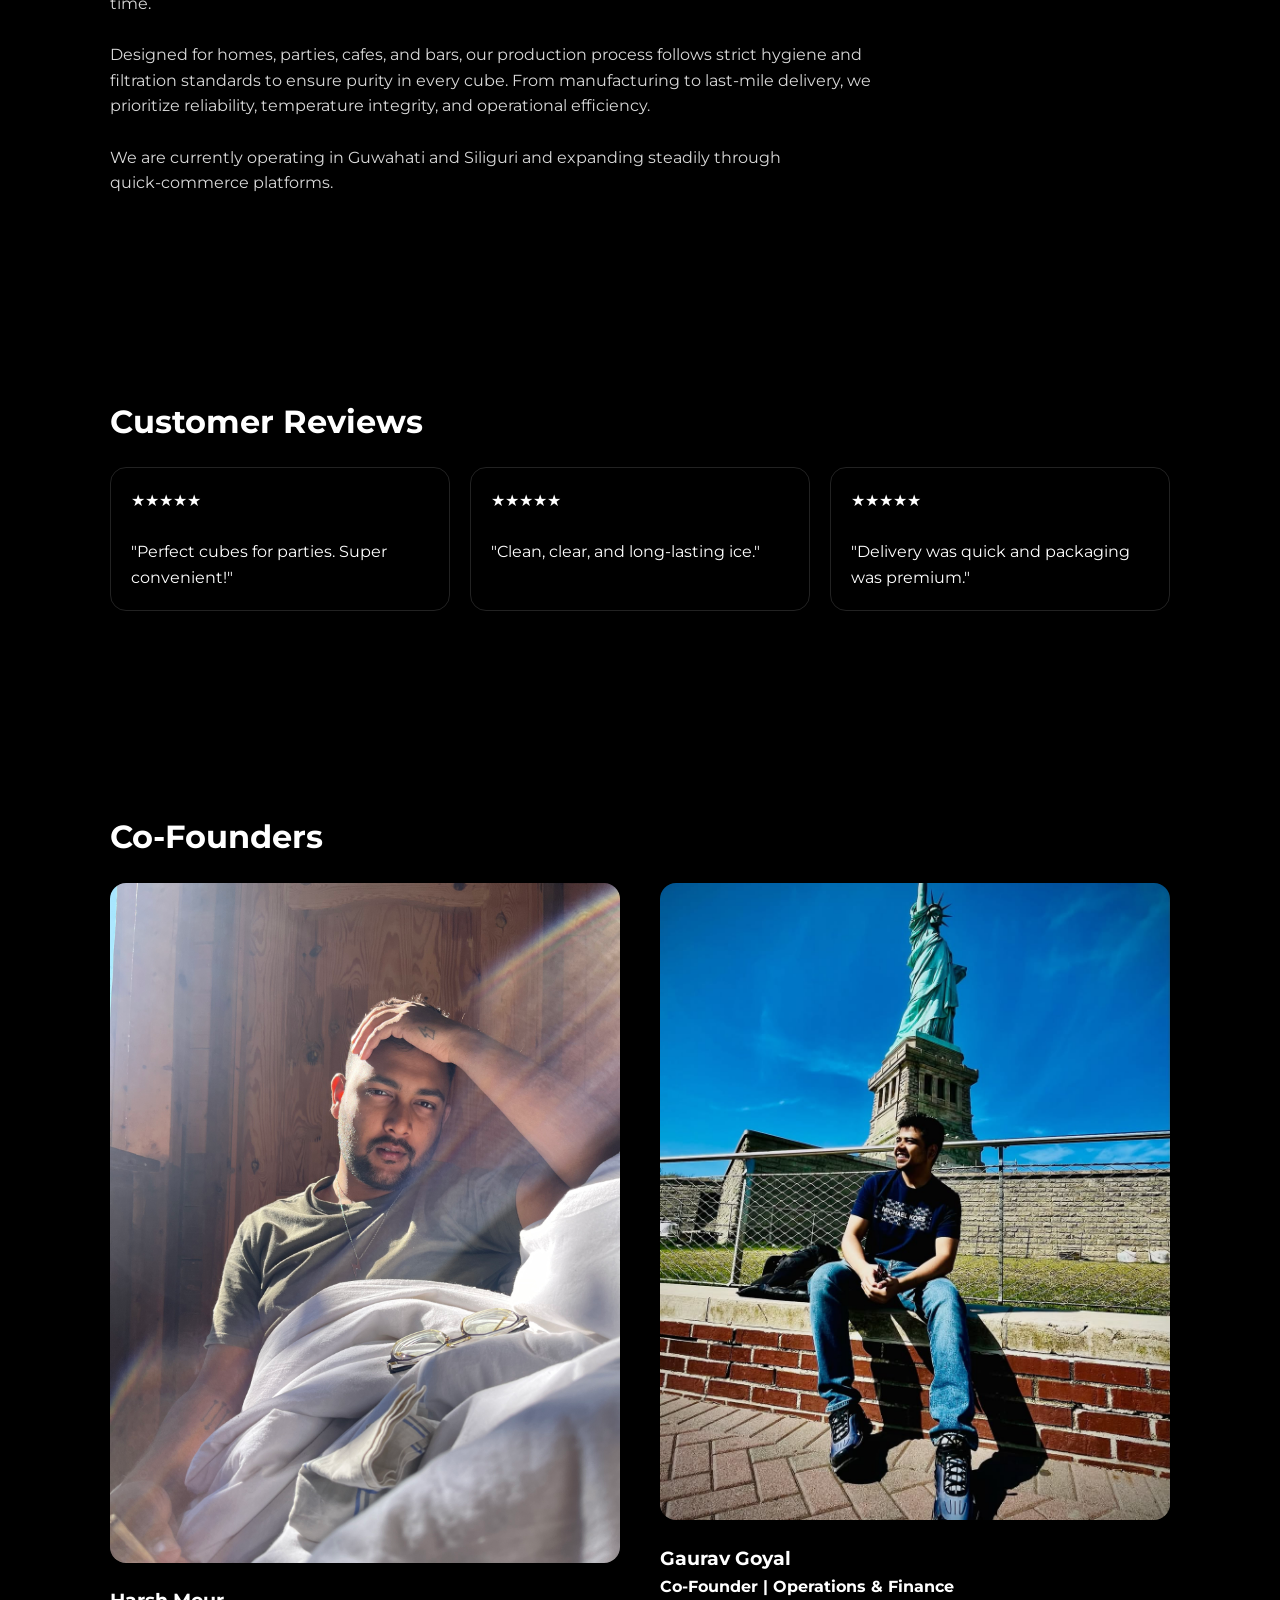
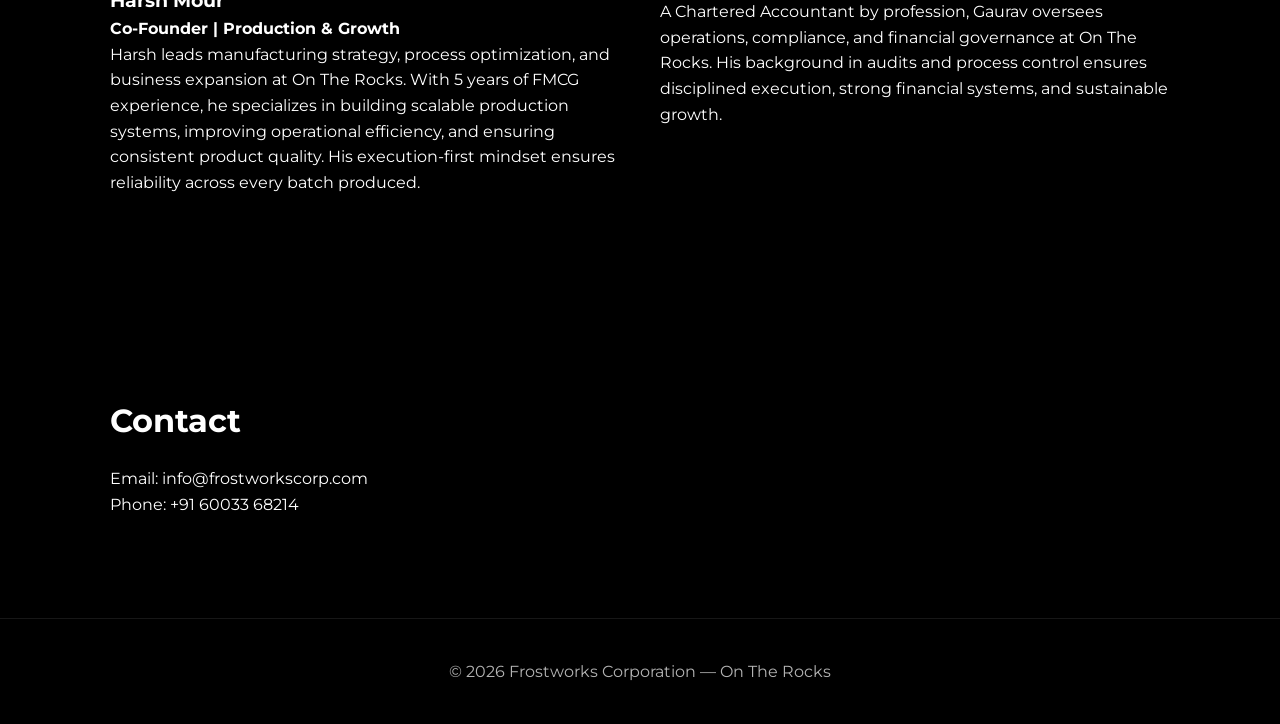
==== commit 2e826f5a: "Update index.html" ====
--- a/index.html
+++ b/index.html
@@ -194,8 +194,8 @@
     <p>Premium packaged ice designed for purity, consistency, and convenience. Currently serving Guwahati and Siliguri via Blinkit.</p>
 
     <div class="hero-gallery">
-      <img src="images/product.jpg" />
-      <img src="images/drink.jpeg" />
+      <img src="product.jpg" />
+      <img src="drink.jpeg" />
     </div>
   </div>
 
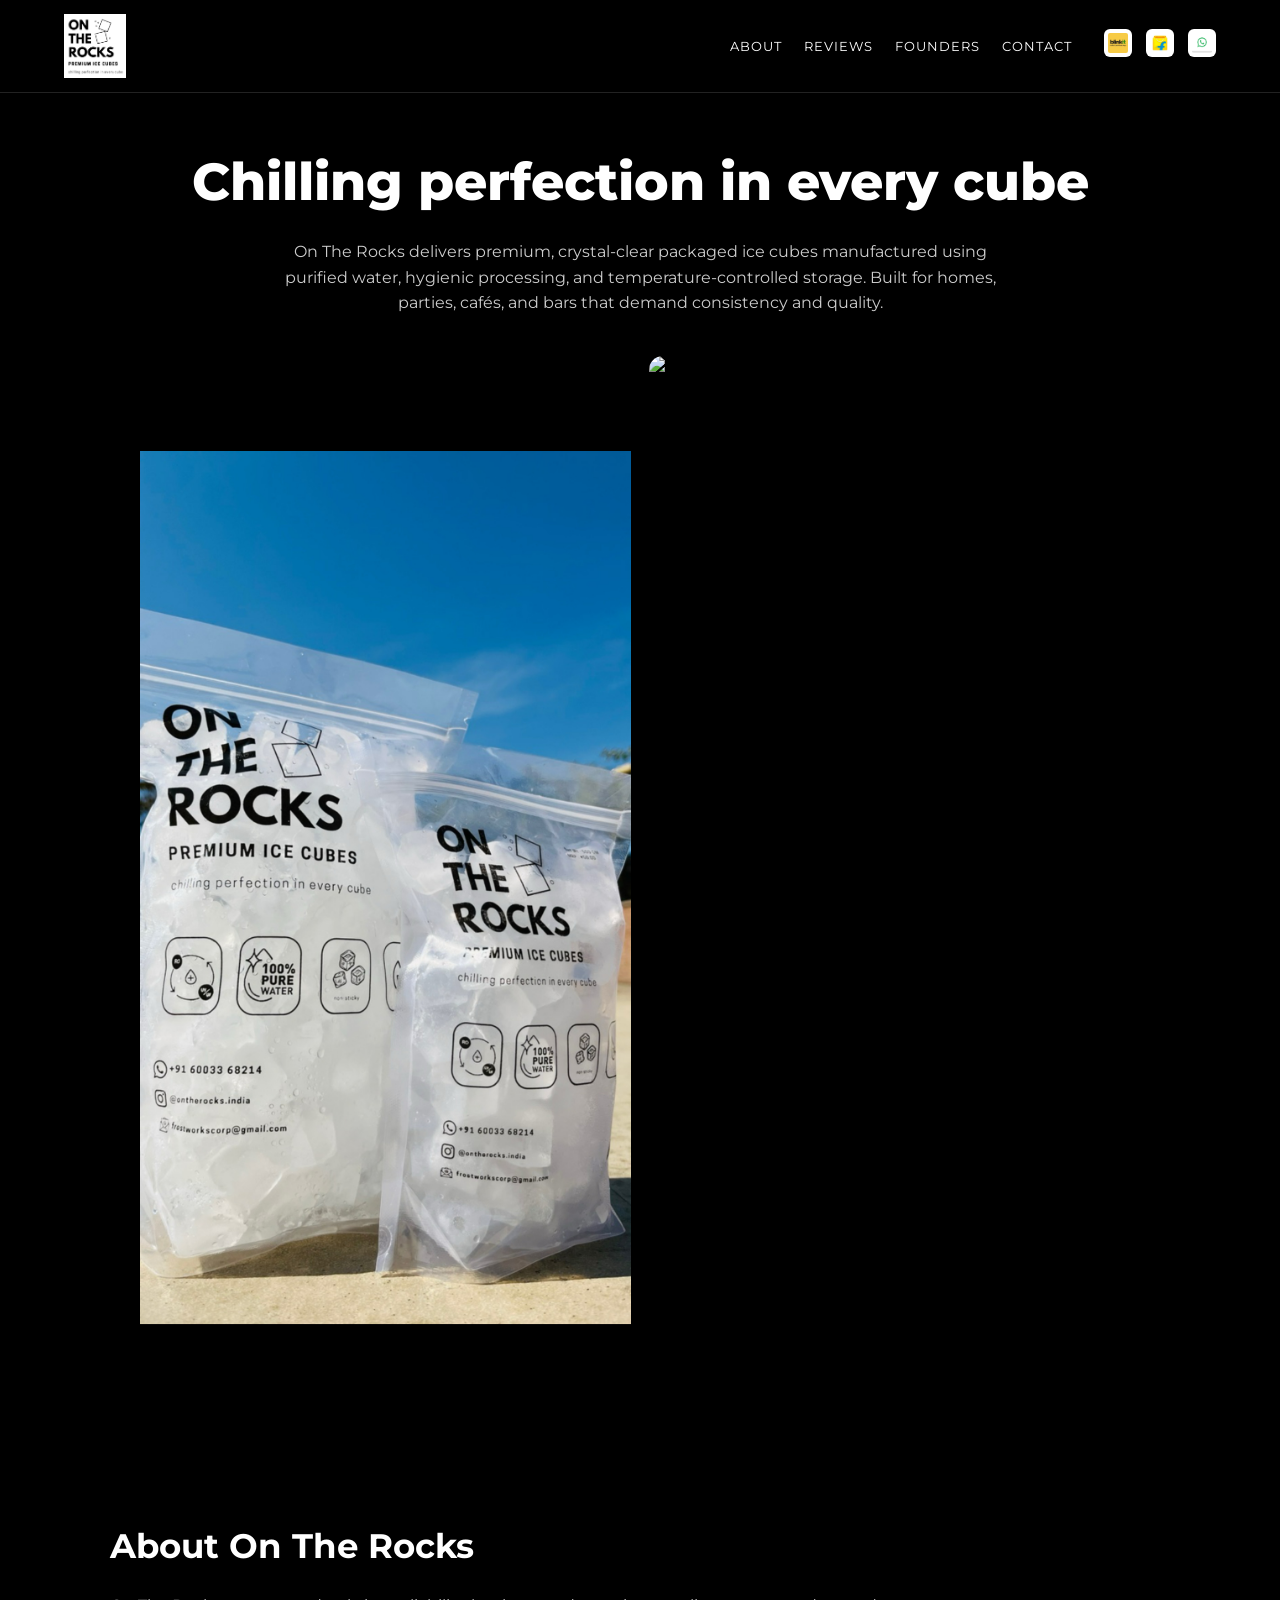
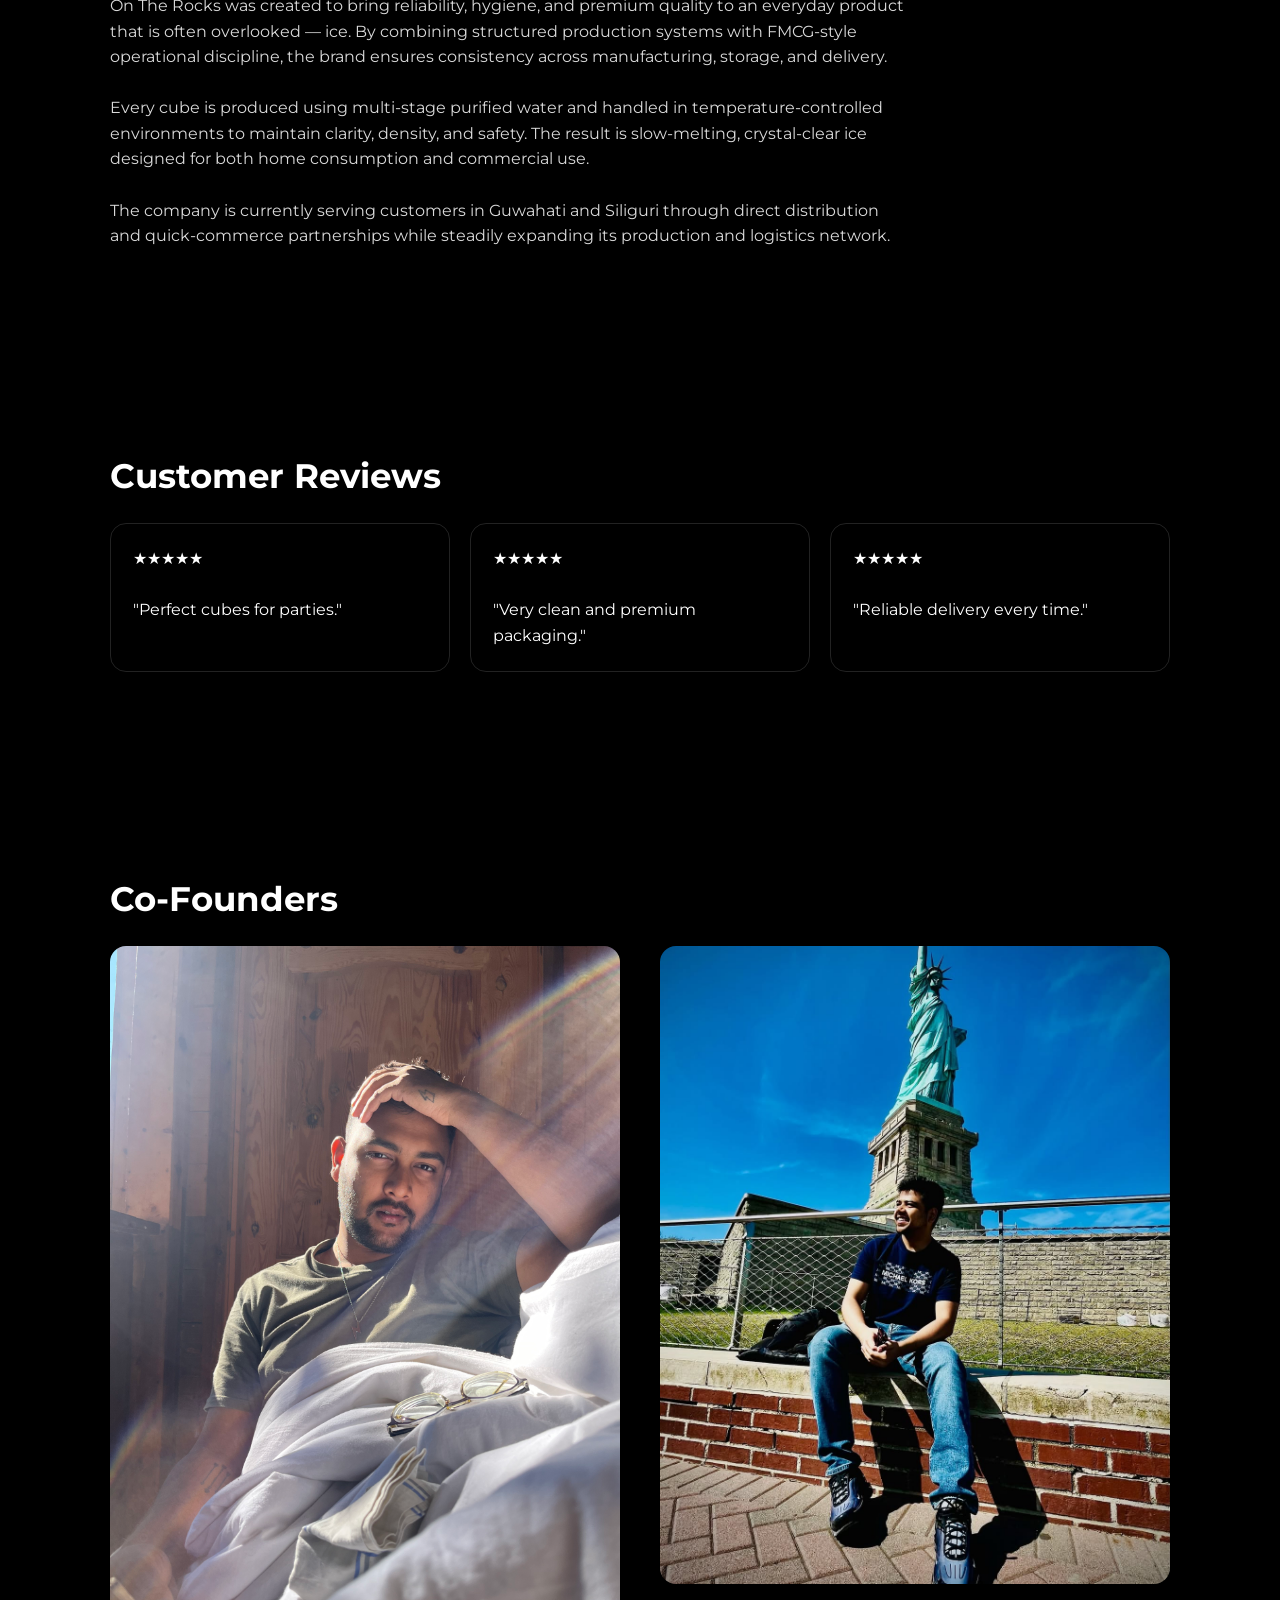
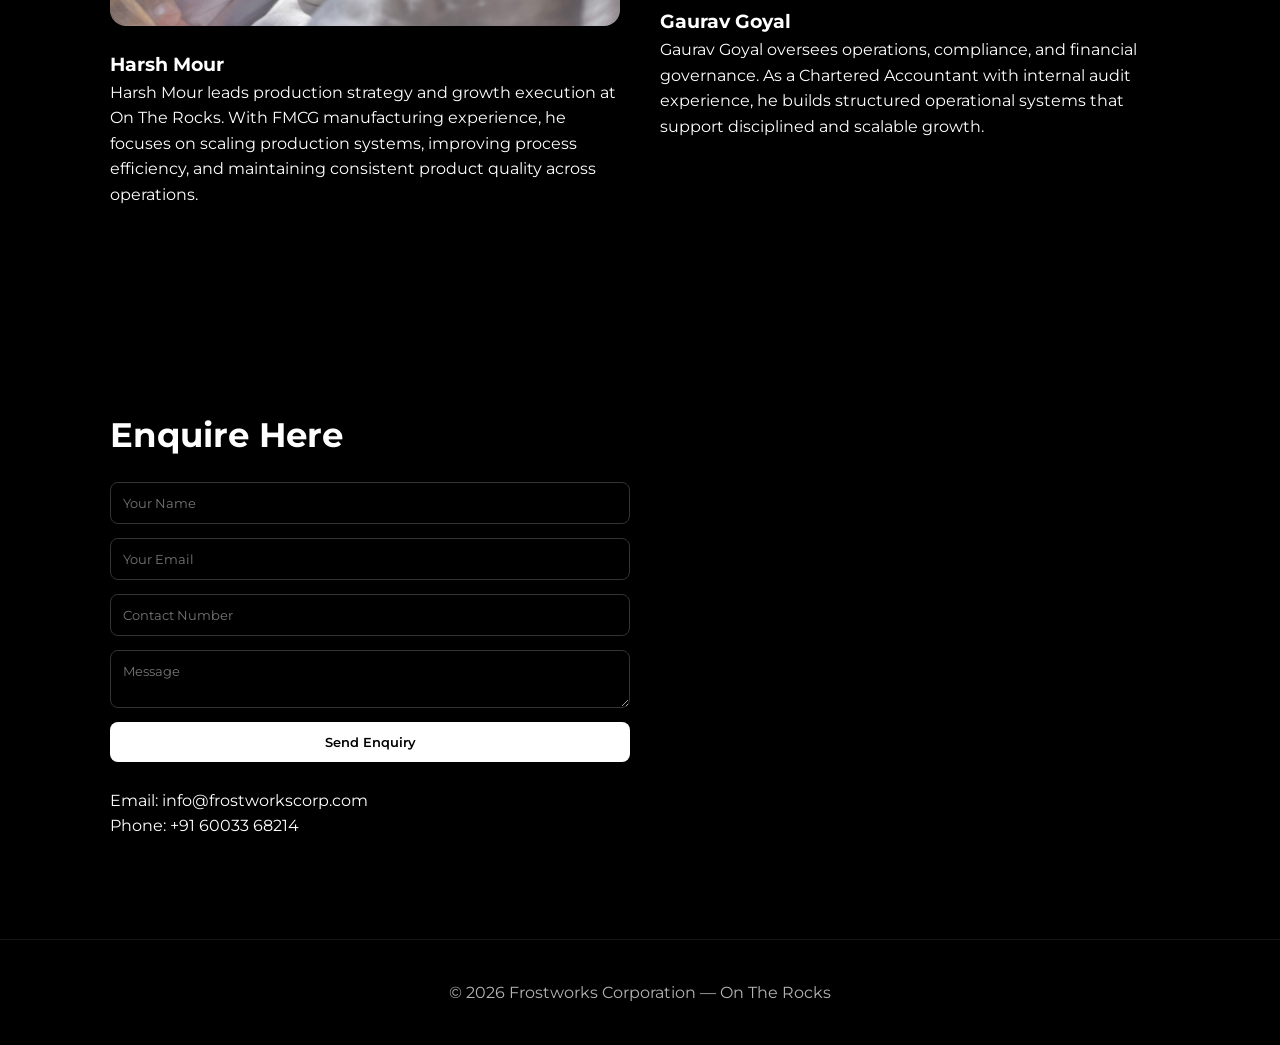
==== commit c291b96b: "Update index.html" ====
--- a/index.html
+++ b/index.html
@@ -5,8 +5,8 @@
   <meta name="viewport" content="width=device-width, initial-scale=1.0" />
   <title>On The Rocks — Premium Ice Cubes</title>
 
-  <!-- Google Font (clean geometric font similar to logo style) -->
-  <link href="https://fonts.googleapis.com/css2?family=Montserrat:wght@300;400;600;700&display=swap" rel="stylesheet">
+  <!-- Premium geometric font similar to logo -->
+  <link href="https://fonts.googleapis.com/css2?family=Montserrat:wght@300;400;600;700;800&display=swap" rel="stylesheet">
 
   <style>
     * {
@@ -23,13 +23,13 @@
       line-height: 1.6;
     }
 
-    /* Navigation */
+    /* NAVIGATION */
     nav {
       position: fixed;
       top: 0;
       width: 100%;
-      background: rgba(0,0,0,0.9);
-      backdrop-filter: blur(8px);
+      background: rgba(0,0,0,0.92);
+      backdrop-filter: blur(10px);
       border-bottom: 1px solid #222;
       z-index: 1000;
     }
@@ -40,18 +40,23 @@
       display: flex;
       justify-content: space-between;
       align-items: center;
-      padding: 16px 24px;
+      padding: 14px 24px;
     }
 
     .logo {
-      height: 40px;
+      height: 64px; /* increased logo size */
+    }
+
+    .nav-links {
+      display: flex;
+      align-items: center;
+      gap: 22px;
     }
 
     .nav-links a {
       color: #fff;
       text-decoration: none;
-      margin-left: 24px;
-      font-size: 14px;
+      font-size: 13px;
       letter-spacing: 1px;
       transition: 0.3s;
     }
@@ -60,9 +65,28 @@
       opacity: 0.6;
     }
 
-    /* Hero */
+    /* ORDER ICONS */
+    .order-icons {
+      display: flex;
+      gap: 14px;
+      margin-left: 10px;
+    }
+
+    .order-icons img {
+      height: 28px;
+      background: #fff;
+      padding: 4px;
+      border-radius: 6px;
+      transition: transform .25s ease;
+    }
+
+    .order-icons img:hover {
+      transform: scale(1.15);
+    }
+
+    /* HERO */
     .hero {
-      padding-top: 120px;
+      padding-top: 140px;
       min-height: 100vh;
       display: flex;
       flex-direction: column;
@@ -71,31 +95,37 @@
       text-align: center;
       padding-left: 20px;
       padding-right: 20px;
+      animation: fadeIn 1.2s ease;
+    }
+
+    @keyframes fadeIn {
+      from { opacity: 0; transform: translateY(20px); }
+      to { opacity: 1; transform: translateY(0); }
     }
 
     .hero h1 {
-      font-size: 48px;
-      font-weight: 700;
+      font-size: 52px;
+      font-weight: 800;
       margin-bottom: 16px;
     }
 
     .hero p {
-      max-width: 700px;
+      max-width: 720px;
       opacity: 0.8;
       margin-bottom: 40px;
     }
 
     .hero-gallery {
       display: grid;
-      grid-template-columns: repeat(auto-fit, minmax(250px, 1fr));
-      gap: 16px;
+      grid-template-columns: repeat(auto-fit, minmax(260px, 1fr));
+      gap: 18px;
       width: 100%;
       max-width: 1000px;
     }
 
     .hero-gallery img {
       width: 100%;
-      border-radius: 12px;
+      border-radius: 14px;
       transition: transform 0.4s ease, opacity 0.4s ease;
     }
 
@@ -104,24 +134,26 @@
       opacity: 0.9;
     }
 
-    /* Sections */
+    /* SECTIONS */
     section {
       padding: 100px 20px;
       max-width: 1100px;
       margin: auto;
+      animation: fadeIn 1s ease;
     }
 
     h2 {
       margin-bottom: 20px;
-      font-size: 32px;
+      font-size: 34px;
     }
 
     .about-text {
       opacity: 0.85;
       max-width: 800px;
-    }
-
-    /* Reviews */
+      font-size: 16px;
+    }
+
+    /* REVIEWS */
     .reviews {
       display: grid;
       grid-template-columns: repeat(auto-fit, minmax(260px, 1fr));
@@ -131,7 +163,7 @@
     .review-card {
       border: 1px solid #222;
       border-radius: 16px;
-      padding: 20px;
+      padding: 22px;
       transition: transform 0.3s ease, background 0.3s ease;
     }
 
@@ -140,7 +172,7 @@
       background: #111;
     }
 
-    /* Founders */
+    /* FOUNDERS */
     .founders {
       display: grid;
       grid-template-columns: repeat(auto-fit, minmax(280px, 1fr));
@@ -151,6 +183,32 @@
       width: 100%;
       border-radius: 16px;
       margin-bottom: 16px;
+    }
+
+    /* ENQUIRY FORM */
+    .form-box {
+      max-width: 520px;
+      display: flex;
+      flex-direction: column;
+      gap: 14px;
+    }
+
+    input, textarea {
+      padding: 12px;
+      background: #000;
+      border: 1px solid #333;
+      color: #fff;
+      border-radius: 8px;
+    }
+
+    button {
+      padding: 12px;
+      background: #fff;
+      color: #000;
+      border: none;
+      border-radius: 8px;
+      cursor: pointer;
+      font-weight: 600;
     }
 
     footer {
@@ -160,15 +218,11 @@
       opacity: 0.7;
     }
 
-    /* Mobile */
+    /* MOBILE */
     @media (max-width: 768px) {
-      .hero h1 {
-        font-size: 34px;
-      }
-
-      .nav-links {
-        display: none;
-      }
+      .hero h1 { font-size: 36px; }
+      .logo { height: 54px; }
+      .nav-links a { display: none; }
     }
   </style>
 </head>
@@ -179,11 +233,24 @@
   <nav>
     <div class="nav-container">
       <img src="logo.png" class="logo" />
+
       <div class="nav-links">
         <a href="#about">ABOUT</a>
         <a href="#reviews">REVIEWS</a>
         <a href="#founders">FOUNDERS</a>
         <a href="#contact">CONTACT</a>
+
+        <div class="order-icons">
+          <a href="https://blinkit.com/prn/x/prid/603558" target="_blank">
+            <img src="blinkit.png" />
+          </a>
+          <a href="https://dl.flipkart.com/s/SpHEYAuuuN" target="_blank">
+            <img src="flipkart.png" />
+          </a>
+          <a href="https://wa.me/c/916003368214" target="_blank">
+            <img src="whatsapp.png" />
+          </a>
+        </div>
       </div>
     </div>
   </nav>
@@ -191,11 +258,15 @@
   <!-- HERO -->
   <div class="hero">
     <h1>Chilling perfection in every cube</h1>
-    <p>Premium packaged ice designed for purity, consistency, and convenience. Currently serving Guwahati and Siliguri via Blinkit.</p>
+    <p>
+      On The Rocks delivers premium, crystal‑clear packaged ice cubes manufactured
+      using purified water, hygienic processing, and temperature‑controlled storage.
+      Built for homes, parties, cafés, and bars that demand consistency and quality.
+    </p>
 
     <div class="hero-gallery">
       <img src="product.jpg" />
-      <img src="drink.jpeg" />
+      <img src="IMG_4424.jpeg" />
     </div>
   </div>
 
@@ -203,11 +274,19 @@
   <section id="about">
     <h2>About On The Rocks</h2>
     <p class="about-text">
-      On The Rocks is built to redefine how packaged ice is produced, stored, and delivered. Our focus is simple — deliver crystal‑clear, food‑safe premium ice cubes with consistent quality every single time.
+      On The Rocks was created to bring reliability, hygiene, and premium quality
+      to an everyday product that is often overlooked — ice. By combining structured
+      production systems with FMCG‑style operational discipline, the brand ensures
+      consistency across manufacturing, storage, and delivery.
       <br><br>
-      Designed for homes, parties, cafes, and bars, our production process follows strict hygiene and filtration standards to ensure purity in every cube. From manufacturing to last‑mile delivery, we prioritize reliability, temperature integrity, and operational efficiency.
+      Every cube is produced using multi‑stage purified water and handled in
+      temperature‑controlled environments to maintain clarity, density, and safety.
+      The result is slow‑melting, crystal‑clear ice designed for both home
+      consumption and commercial use.
       <br><br>
-      We are currently operating in Guwahati and Siliguri and expanding steadily through quick‑commerce platforms.
+      The company is currently serving customers in Guwahati and Siliguri through
+      direct distribution and quick‑commerce partnerships while steadily expanding
+      its production and logistics network.
     </p>
   </section>
 
@@ -215,47 +294,54 @@
   <section id="reviews">
     <h2>Customer Reviews</h2>
     <div class="reviews">
-      <div class="review-card">★★★★★<br><br>"Perfect cubes for parties. Super convenient!"</div>
-      <div class="review-card">★★★★★<br><br>"Clean, clear, and long‑lasting ice."</div>
-      <div class="review-card">★★★★★<br><br>"Delivery was quick and packaging was premium."</div>
+      <div class="review-card">★★★★★<br><br>"Perfect cubes for parties."</div>
+      <div class="review-card">★★★★★<br><br>"Very clean and premium packaging."</div>
+      <div class="review-card">★★★★★<br><br>"Reliable delivery every time."</div>
     </div>
   </section>
 
   <!-- FOUNDERS -->
   <section id="founders">
     <h2>Co‑Founders</h2>
-
     <div class="founders">
 
       <div class="founder-card">
         <img src="harsh.jpg" />
         <h3>Harsh Mour</h3>
-        <p><strong>Co‑Founder | Production & Growth</strong></p>
         <p>
-          Harsh leads manufacturing strategy, process optimization, and business expansion at On The Rocks.
-          With 5 years of FMCG experience, he specializes in building scalable production systems,
-          improving operational efficiency, and ensuring consistent product quality.
-          His execution‑first mindset ensures reliability across every batch produced.
+          Harsh Mour leads production strategy and growth execution at On The Rocks.
+          With FMCG manufacturing experience, he focuses on scaling production systems,
+          improving process efficiency, and maintaining consistent product quality
+          across operations.
         </p>
       </div>
 
       <div class="founder-card">
         <img src="gaurav.jpg" />
         <h3>Gaurav Goyal</h3>
-        <p><strong>Co‑Founder | Operations & Finance</strong></p>
         <p>
-          A Chartered Accountant by profession, Gaurav oversees operations, compliance,
-          and financial governance at On The Rocks. His background in audits and process
-          control ensures disciplined execution, strong financial systems, and sustainable growth.
+          Gaurav Goyal oversees operations, compliance, and financial governance.
+          As a Chartered Accountant with internal audit experience, he builds
+          structured operational systems that support disciplined and scalable growth.
         </p>
       </div>
 
     </div>
   </section>
 
-  <!-- CONTACT -->
+  <!-- ENQUIRY -->
   <section id="contact">
-    <h2>Contact</h2>
+    <h2>Enquire Here</h2>
+
+    <form class="form-box" action="https://formsubmit.co/info@frostworkscorp.com" method="POST">
+      <input type="text" name="name" placeholder="Your Name" required>
+      <input type="email" name="email" placeholder="Your Email" required>
+      <input type="text" name="phone" placeholder="Contact Number" required>
+      <textarea name="message" placeholder="Message"></textarea>
+      <button type="submit">Send Enquiry</button>
+    </form>
+
+    <br>
     <p>Email: info@frostworkscorp.com</p>
     <p>Phone: +91 60033 68214</p>
   </section>
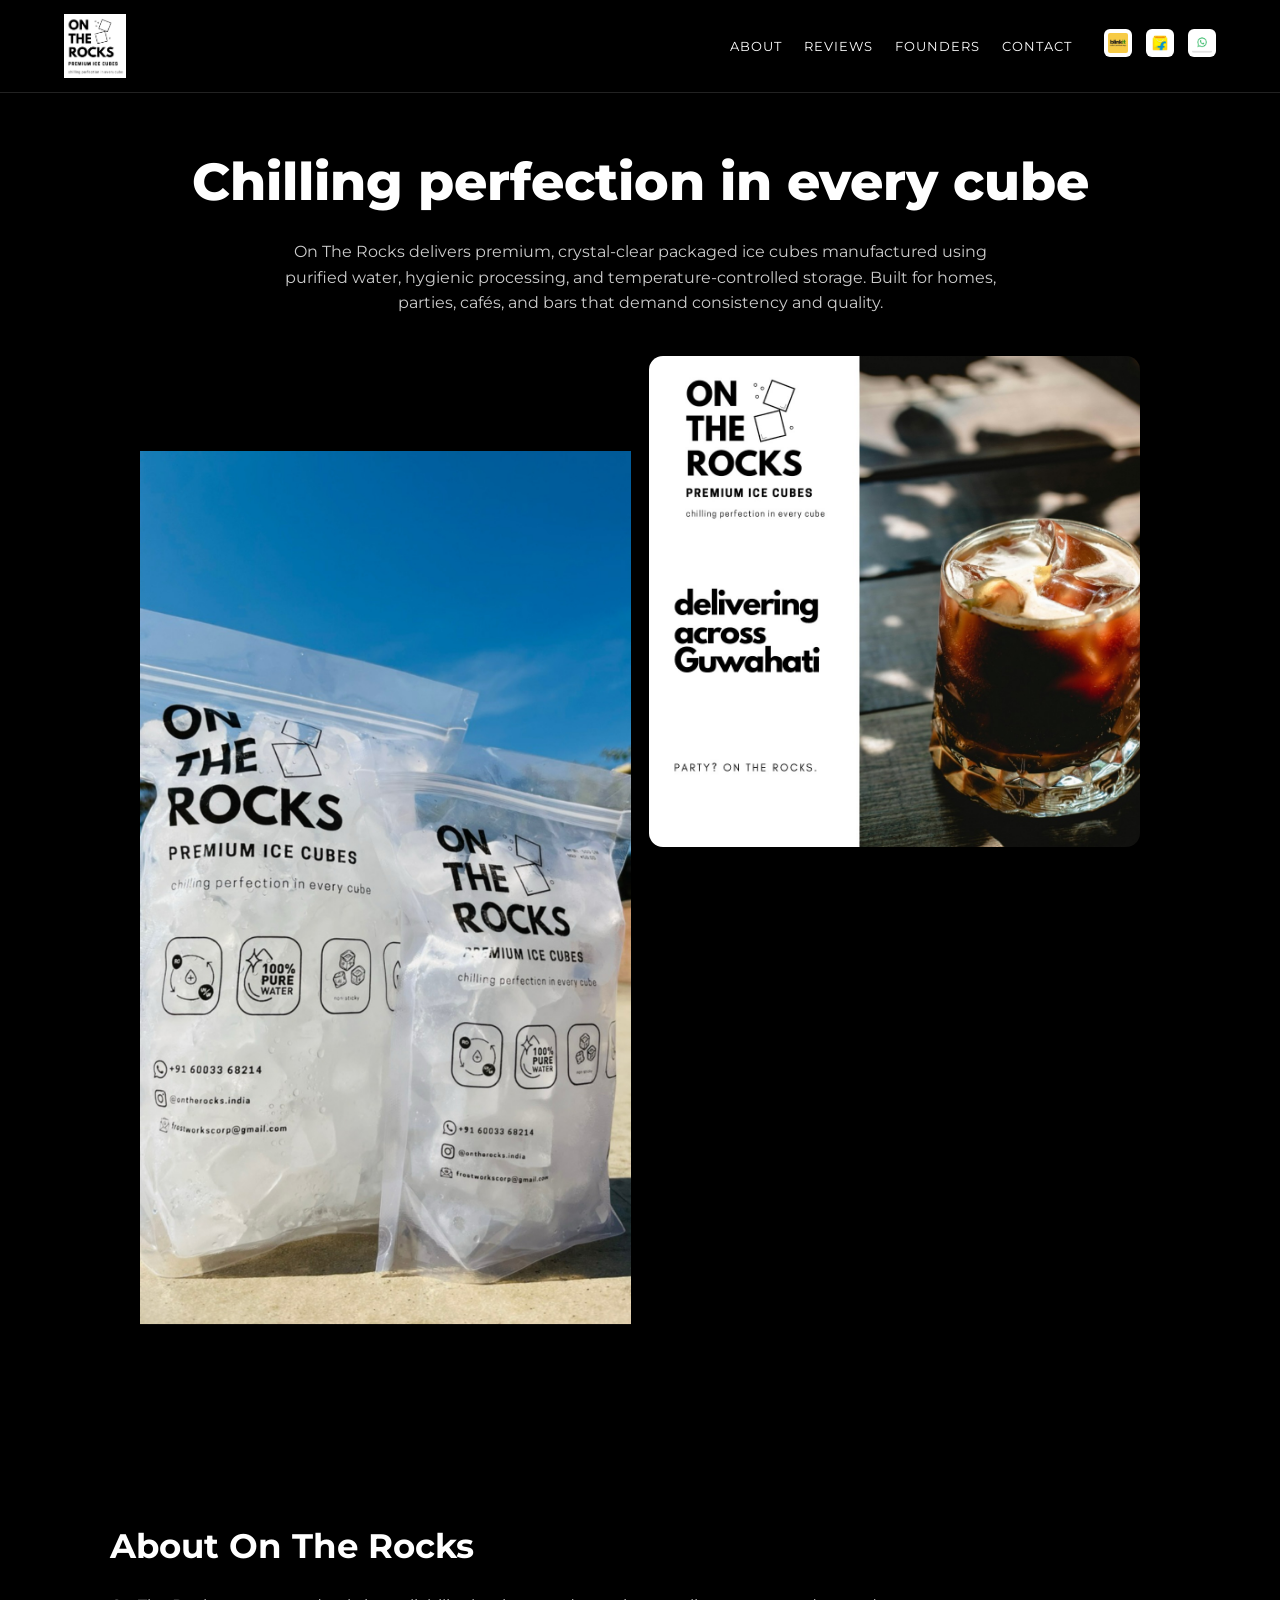
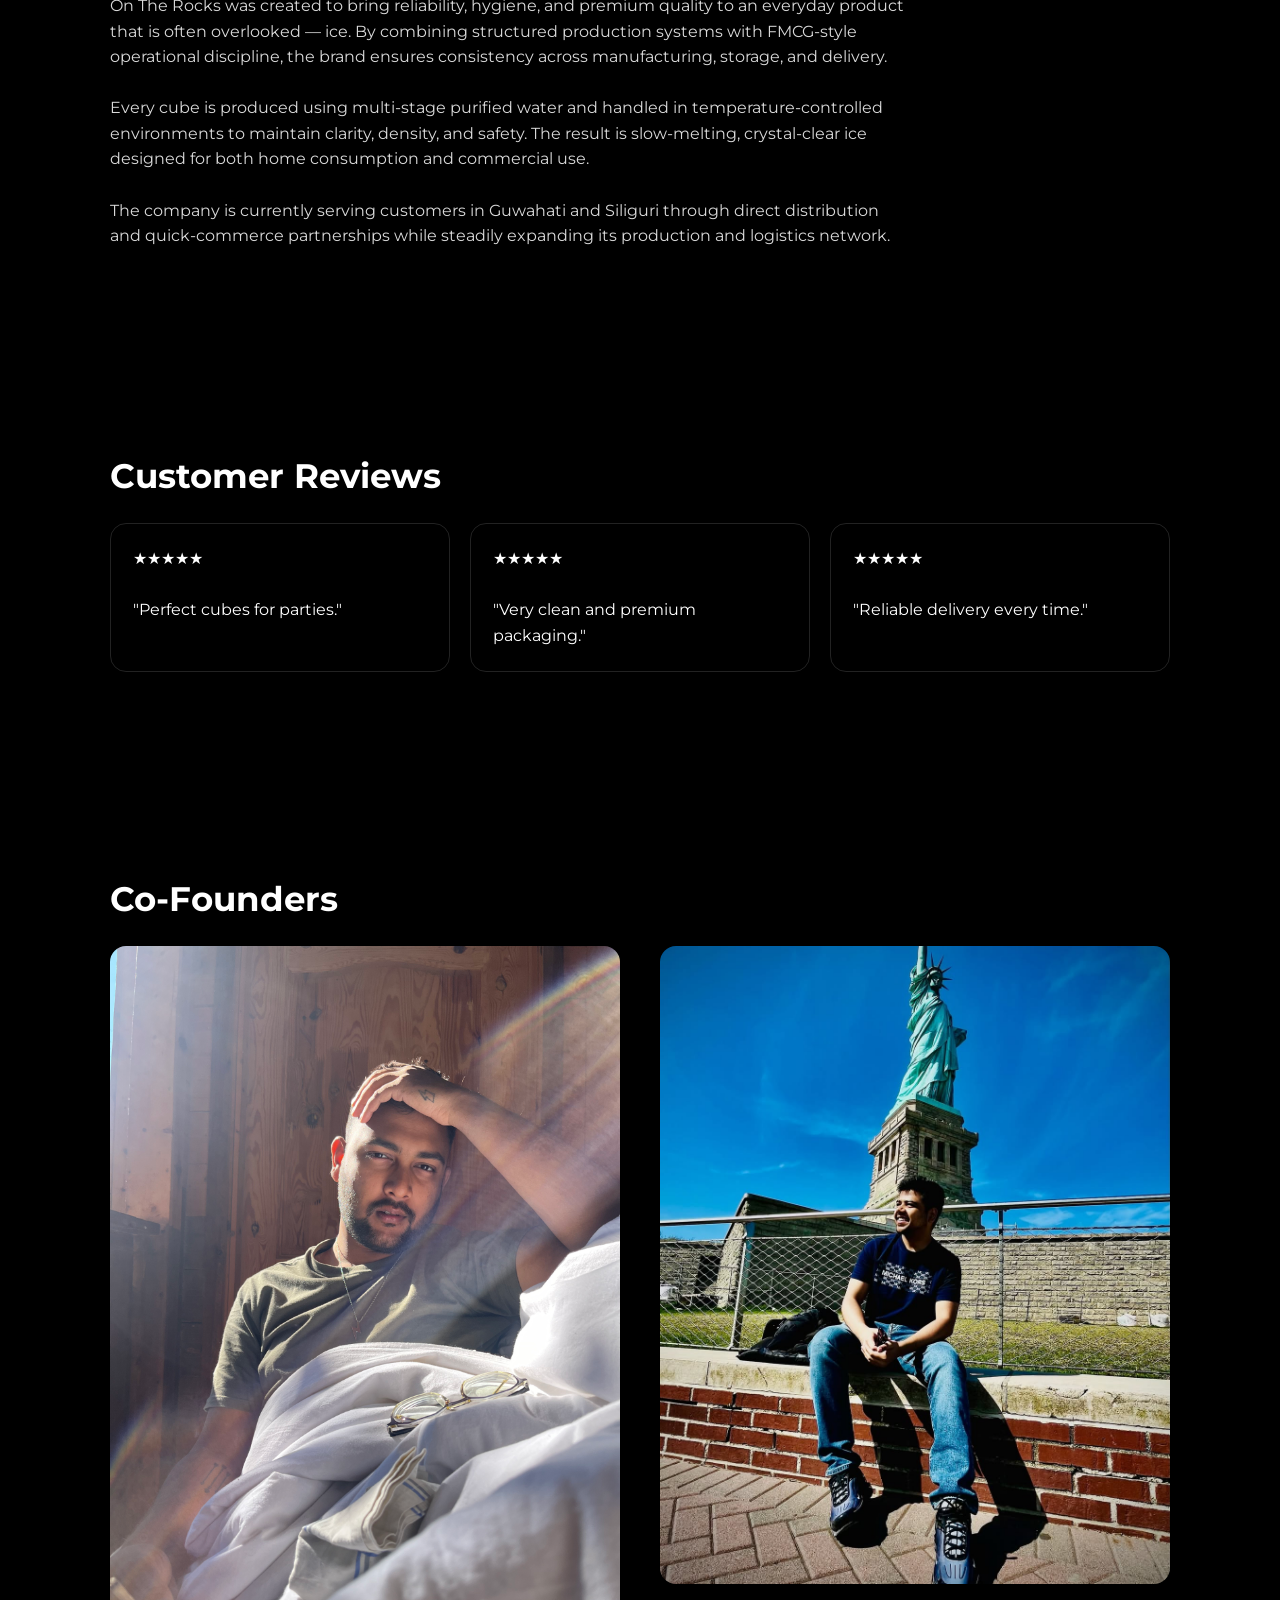
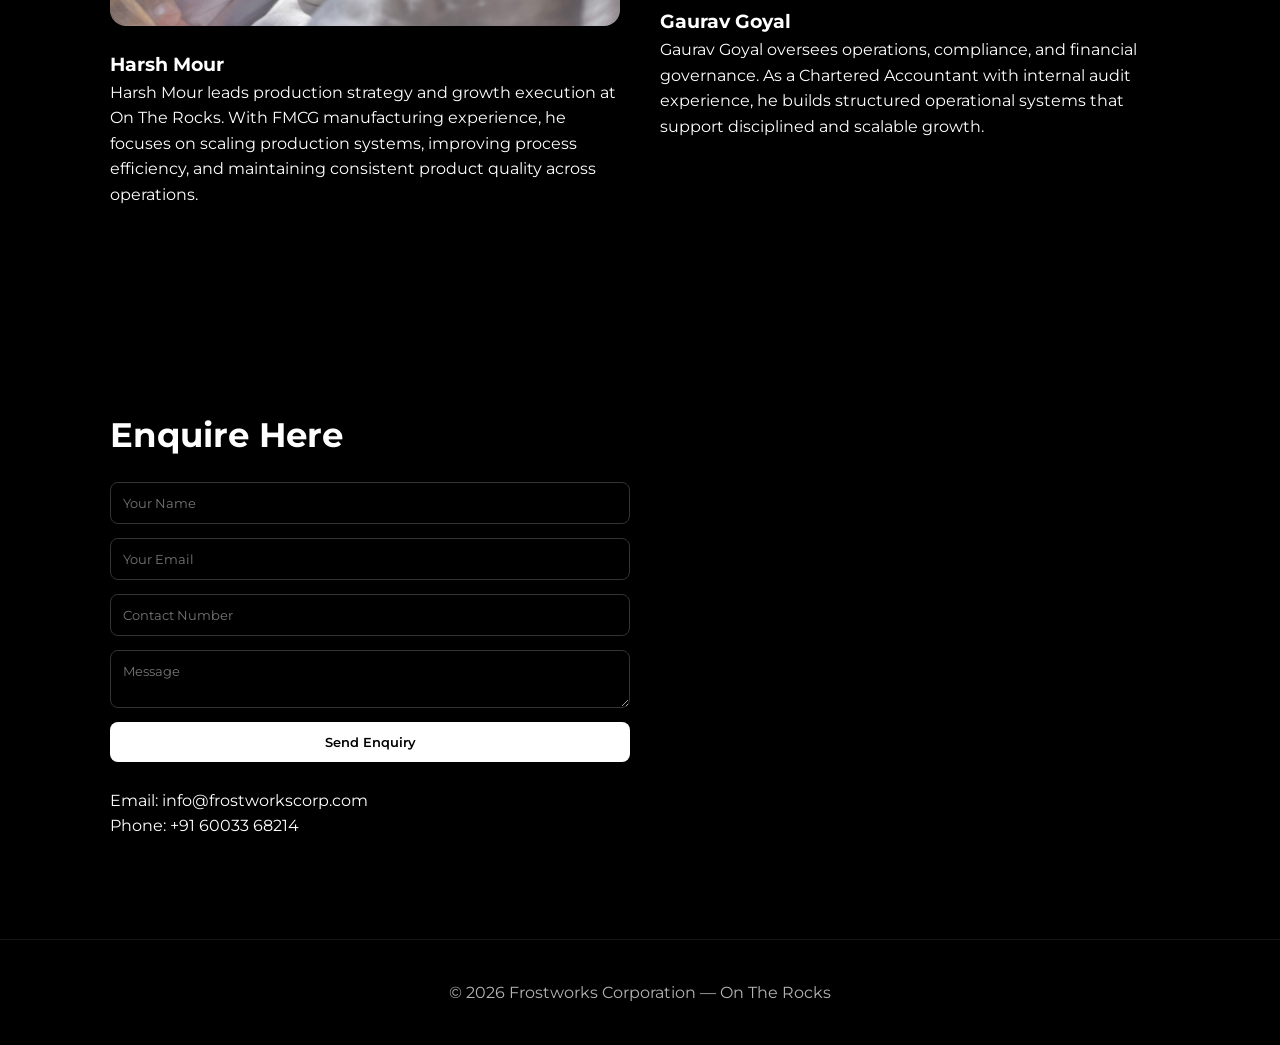
==== commit 0640d243: "Update index.html" ====
--- a/index.html
+++ b/index.html
@@ -266,7 +266,7 @@
 
     <div class="hero-gallery">
       <img src="product.jpg" />
-      <img src="IMG_4424.jpeg" />
+      <img src="drink.jpg" />
     </div>
   </div>
 
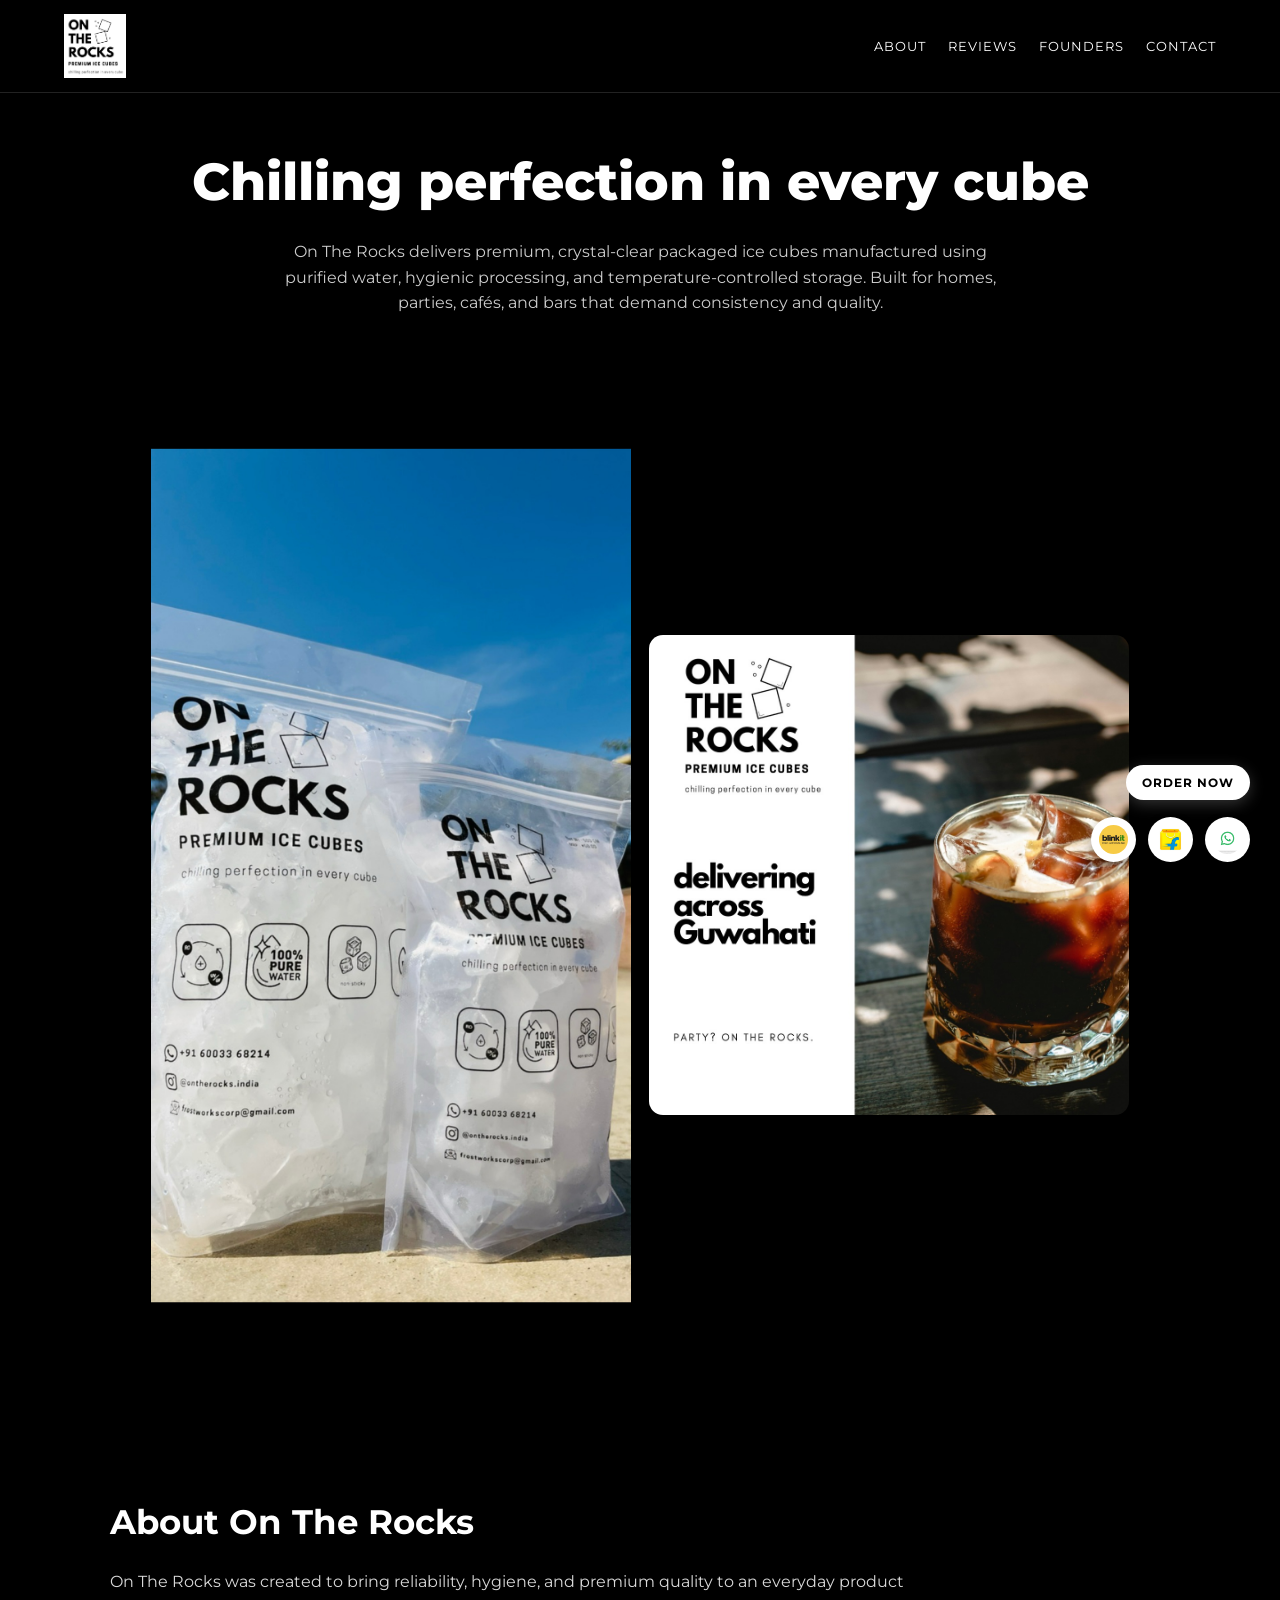
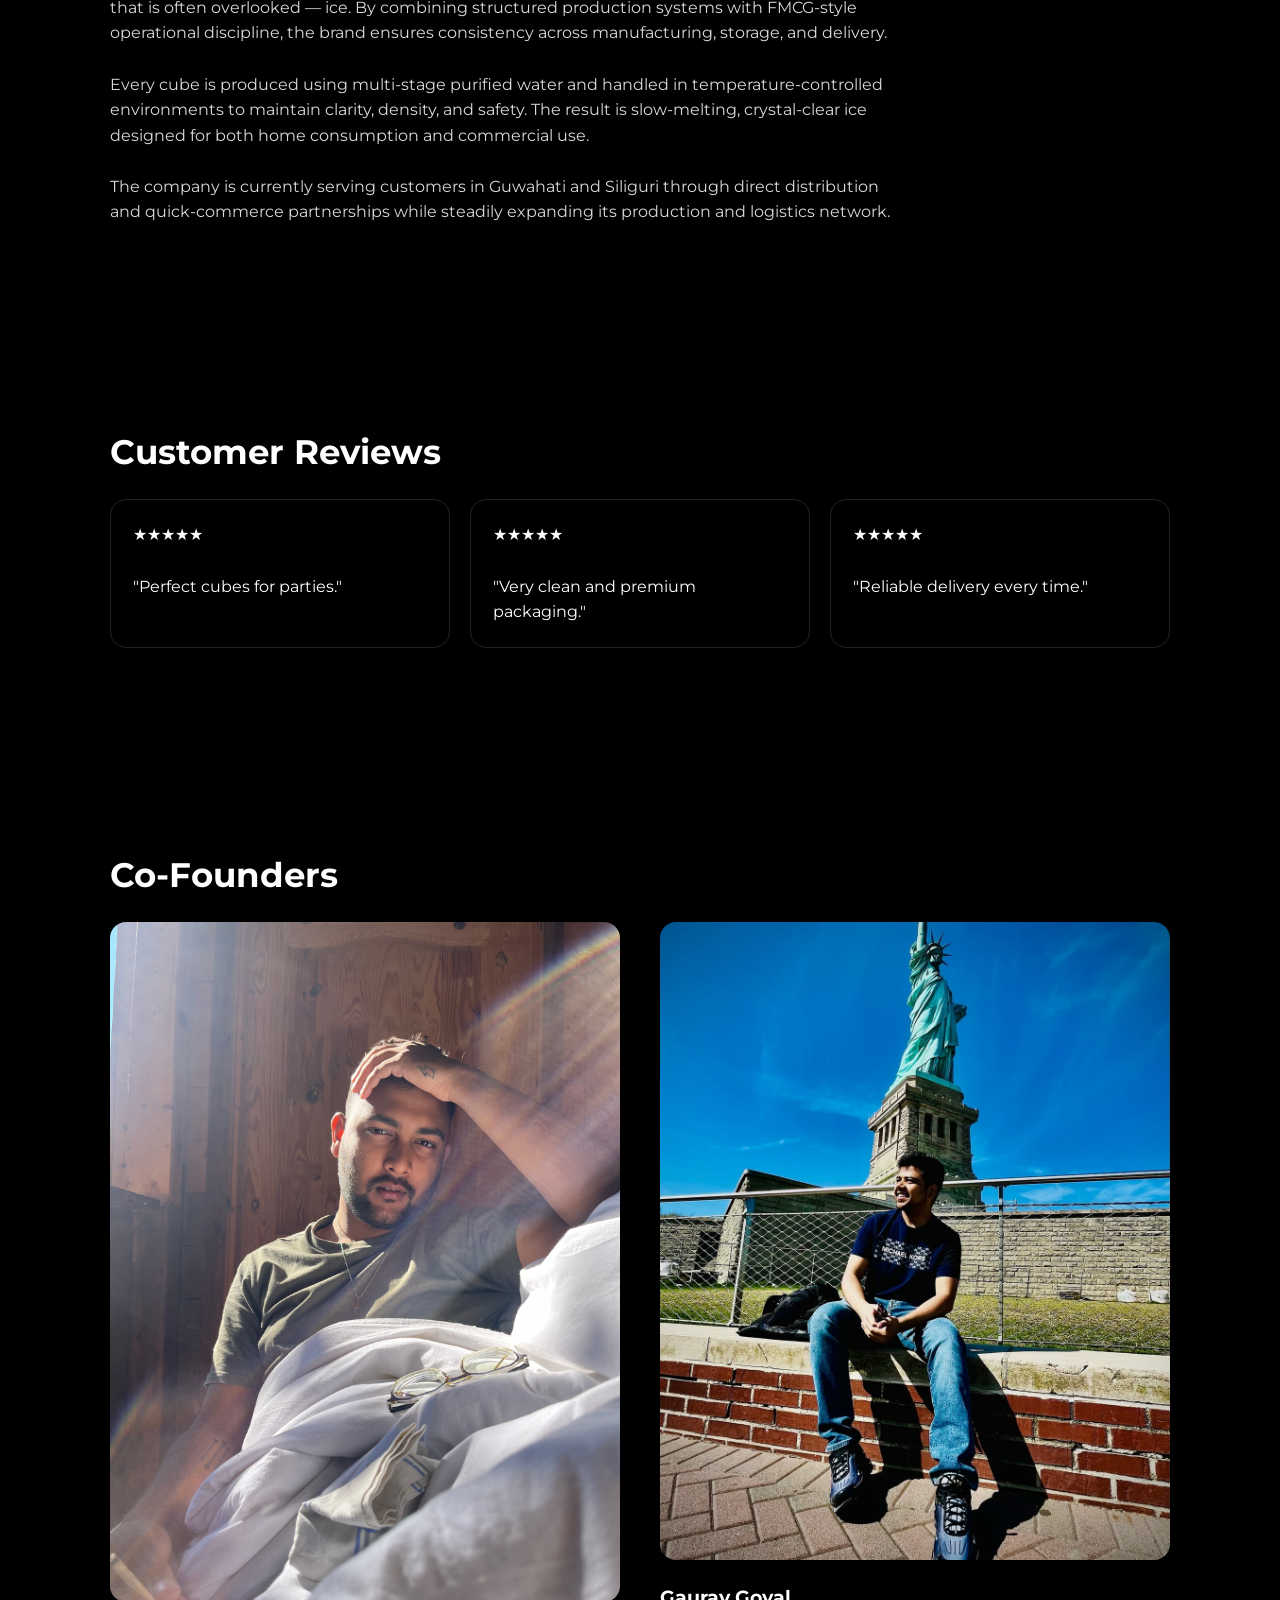
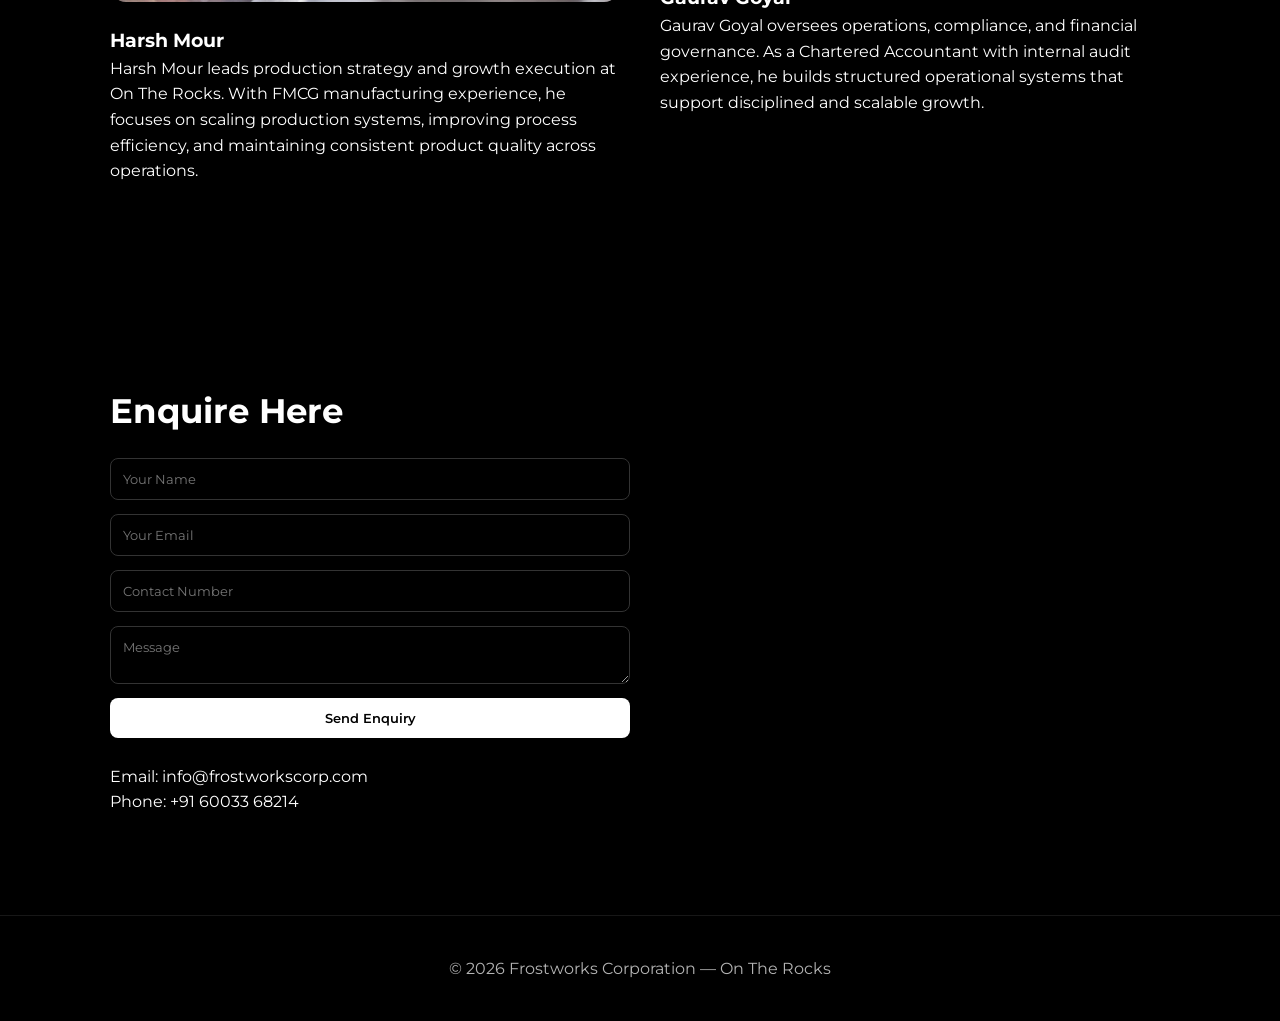
==== commit 90448686: "Update index.html" ====
--- a/index.html
+++ b/index.html
@@ -5,7 +5,6 @@
   <meta name="viewport" content="width=device-width, initial-scale=1.0" />
   <title>On The Rocks — Premium Ice Cubes</title>
 
-  <!-- Premium geometric font similar to logo -->
   <link href="https://fonts.googleapis.com/css2?family=Montserrat:wght@300;400;600;700;800&display=swap" rel="stylesheet">
 
   <style>
@@ -44,7 +43,7 @@
     }
 
     .logo {
-      height: 64px; /* increased logo size */
+      height: 64px;
     }
 
     .nav-links {
@@ -65,23 +64,49 @@
       opacity: 0.6;
     }
 
-    /* ORDER ICONS */
-    .order-icons {
-      display: flex;
-      gap: 14px;
-      margin-left: 10px;
-    }
-
-    .order-icons img {
-      height: 28px;
+    /* FLOATING ORDER BUTTON */
+    .floating-order {
+      position: fixed;
+      bottom: 30px;
+      right: 30px;
+      z-index: 2000;
+      display: flex;
+      flex-direction: column;
+      align-items: flex-end;
+      gap: 12px;
+    }
+
+    .order-label {
       background: #fff;
-      padding: 4px;
-      border-radius: 6px;
-      transition: transform .25s ease;
-    }
-
-    .order-icons img:hover {
+      color: #000;
+      padding: 8px 16px;
+      border-radius: 50px;
+      font-weight: 700;
+      font-size: 12px;
+      letter-spacing: 1px;
+      box-shadow: 0 4px 15px rgba(255,255,255,0.2);
+      margin-bottom: 5px;
+    }
+
+    .order-icons-container {
+      display: flex;
+      gap: 12px;
+    }
+
+    .order-icons-container img {
+      height: 45px;
+      width: 45px;
+      background: #fff;
+      padding: 8px;
+      border-radius: 50%;
+      transition: transform .25s ease, box-shadow 0.25s ease;
+      box-shadow: 0 4px 10px rgba(0,0,0,0.3);
+      object-fit: contain;
+    }
+
+    .order-icons-container img:hover {
       transform: scale(1.15);
+      box-shadow: 0 6px 20px rgba(255,255,255,0.3);
     }
 
     /* HERO */
@@ -116,21 +141,25 @@
     }
 
     .hero-gallery {
-      display: grid;
-      grid-template-columns: repeat(auto-fit, minmax(260px, 1fr));
+      display: flex;
+      justify-content: center;
+      align-items: center;
       gap: 18px;
       width: 100%;
       max-width: 1000px;
+      flex-wrap: wrap; /* ensures layout doesn't break on small screens */
     }
 
     .hero-gallery img {
-      width: 100%;
+      width: 480px; /* maintained standard sizing */
+      max-width: 100%;
       border-radius: 14px;
       transition: transform 0.4s ease, opacity 0.4s ease;
+      object-fit: cover;
     }
 
     .hero-gallery img:hover {
-      transform: scale(1.05);
+      transform: scale(1.02);
       opacity: 0.9;
     }
 
@@ -223,13 +252,13 @@
       .hero h1 { font-size: 36px; }
       .logo { height: 54px; }
       .nav-links a { display: none; }
+      .floating-order { bottom: 20px; right: 20px; }
     }
   </style>
 </head>
 
 <body>
 
-  <!-- NAVIGATION -->
   <nav>
     <div class="nav-container">
       <img src="logo.png" class="logo" />
@@ -239,23 +268,25 @@
         <a href="#reviews">REVIEWS</a>
         <a href="#founders">FOUNDERS</a>
         <a href="#contact">CONTACT</a>
-
-        <div class="order-icons">
-          <a href="https://blinkit.com/prn/x/prid/603558" target="_blank">
-            <img src="blinkit.png" />
-          </a>
-          <a href="https://dl.flipkart.com/s/SpHEYAuuuN" target="_blank">
-            <img src="flipkart.png" />
-          </a>
-          <a href="https://wa.me/c/916003368214" target="_blank">
-            <img src="whatsapp.png" />
-          </a>
-        </div>
       </div>
     </div>
   </nav>
 
-  <!-- HERO -->
+  <div class="floating-order">
+    <div class="order-label">ORDER NOW</div>
+    <div class="order-icons-container">
+      <a href="https://blinkit.com/prn/x/prid/603558" target="_blank">
+        <img src="blinkit.png" alt="Blinkit" />
+      </a>
+      <a href="https://dl.flipkart.com/s/SpHEYAuuuN" target="_blank">
+        <img src="flipkart.png" alt="Flipkart" />
+      </a>
+      <a href="https://wa.me/c/916003368214" target="_blank">
+        <img src="whatsapp.png" alt="WhatsApp" />
+      </a>
+    </div>
+  </div>
+
   <div class="hero">
     <h1>Chilling perfection in every cube</h1>
     <p>
@@ -266,11 +297,9 @@
 
     <div class="hero-gallery">
       <img src="product.jpg" />
-      <img src="drink.jpg" />
-    </div>
+      <img src="drink.jpg" /> </div>
   </div>
 
-  <!-- ABOUT -->
   <section id="about">
     <h2>About On The Rocks</h2>
     <p class="about-text">
@@ -290,7 +319,6 @@
     </p>
   </section>
 
-  <!-- REVIEWS -->
   <section id="reviews">
     <h2>Customer Reviews</h2>
     <div class="reviews">
@@ -300,7 +328,6 @@
     </div>
   </section>
 
-  <!-- FOUNDERS -->
   <section id="founders">
     <h2>Co‑Founders</h2>
     <div class="founders">
@@ -329,7 +356,6 @@
     </div>
   </section>
 
-  <!-- ENQUIRY -->
   <section id="contact">
     <h2>Enquire Here</h2>
 
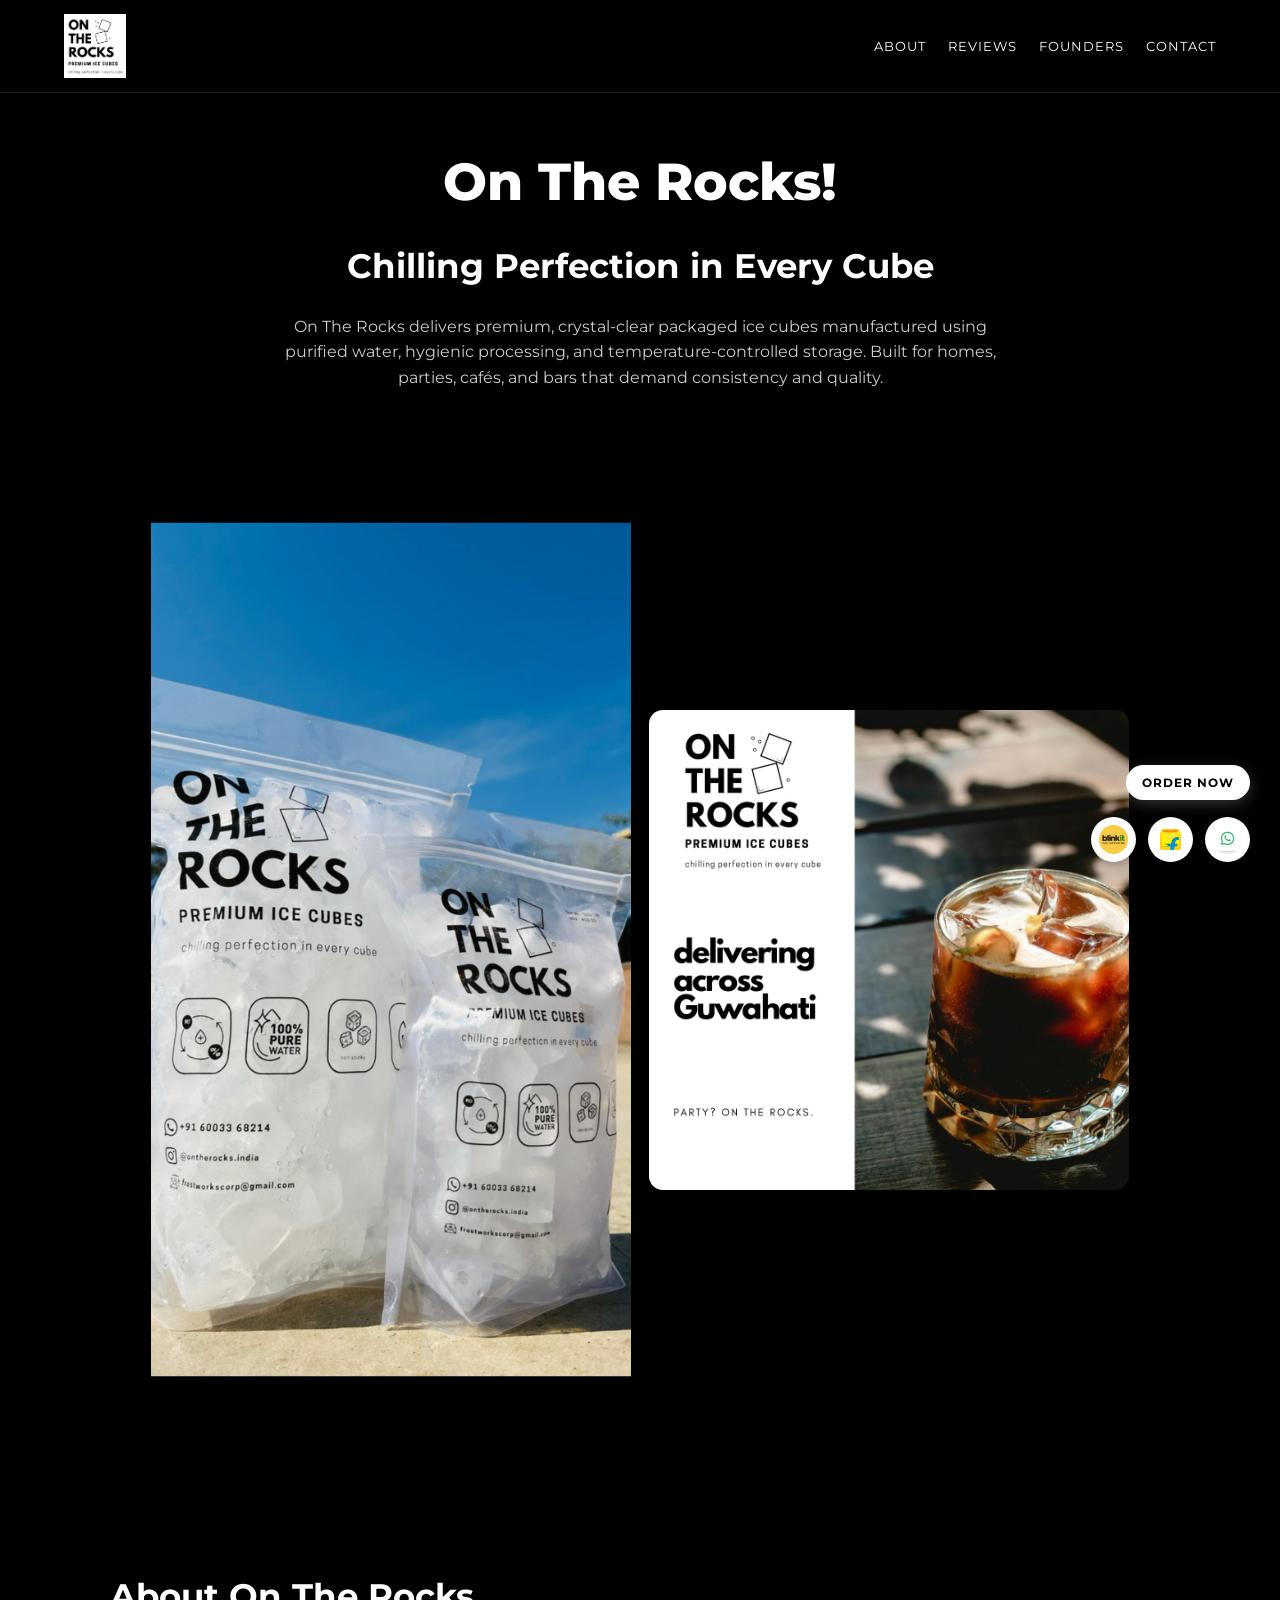
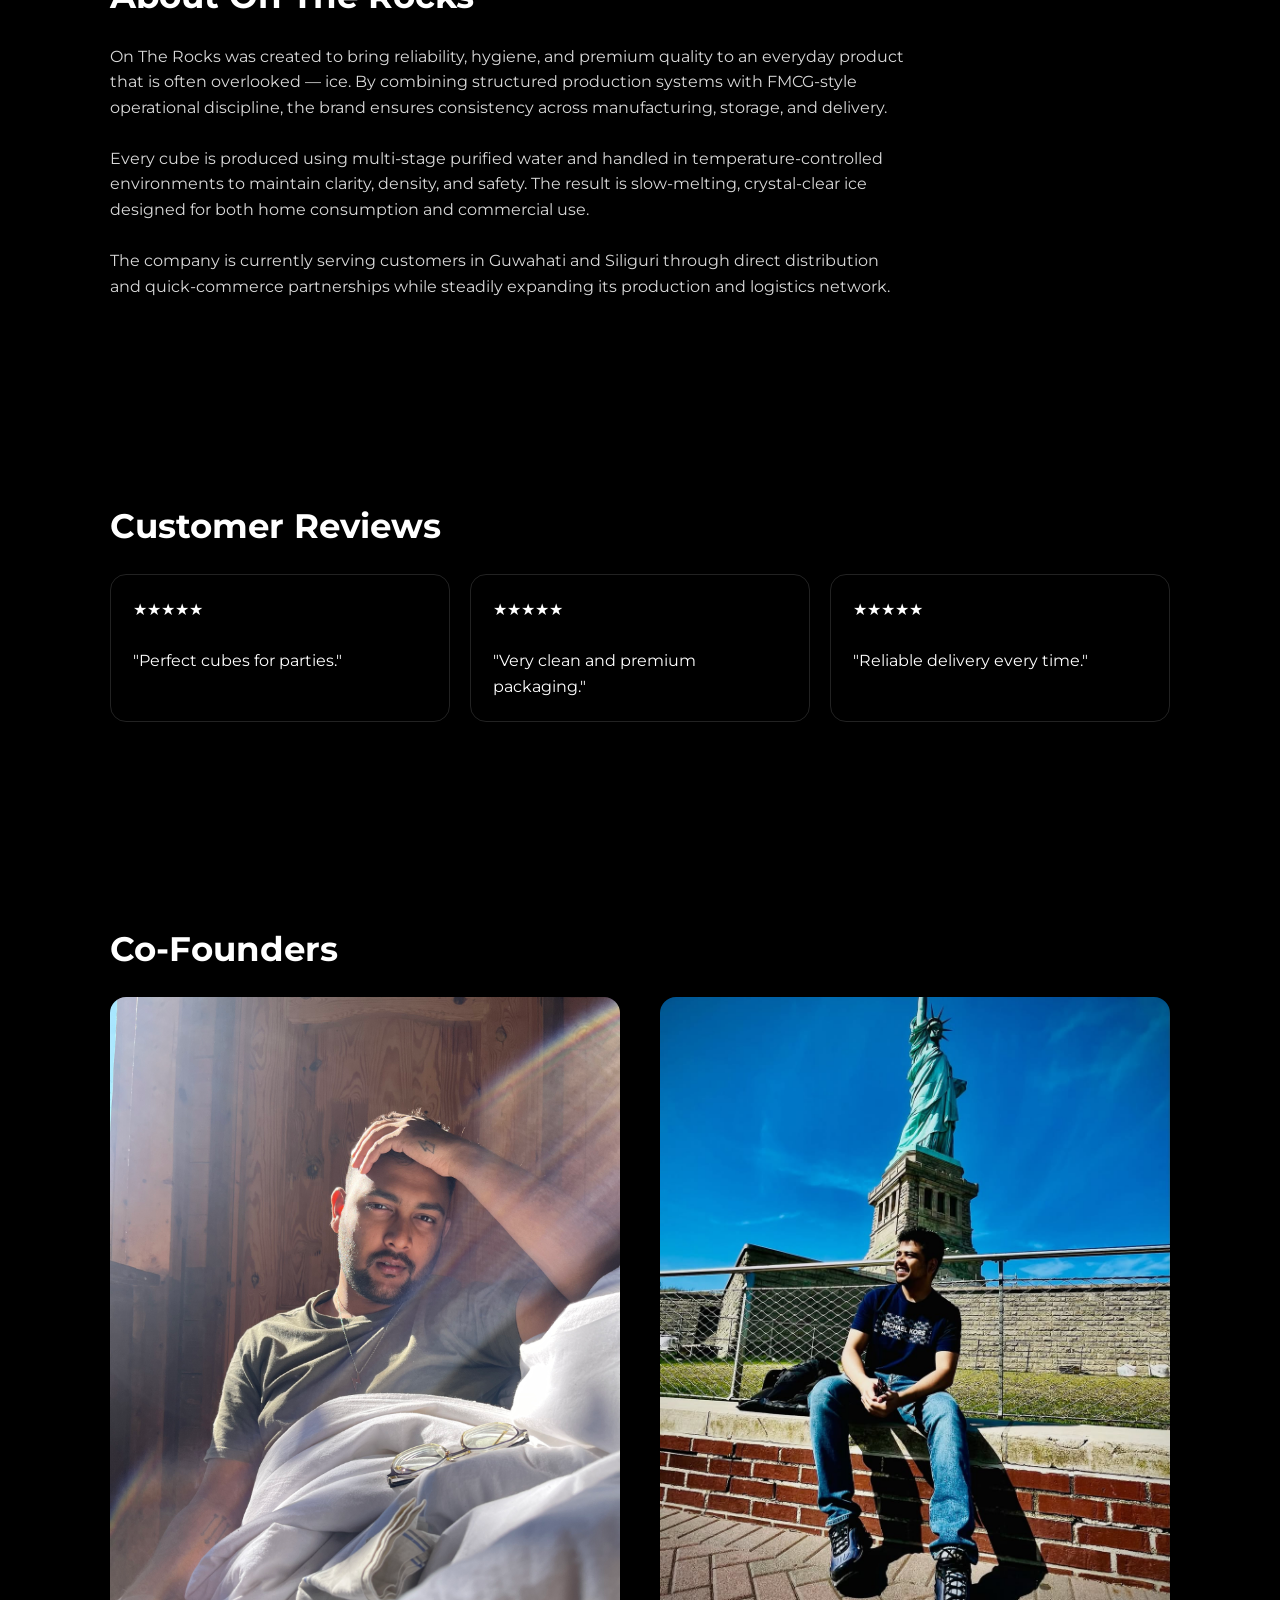
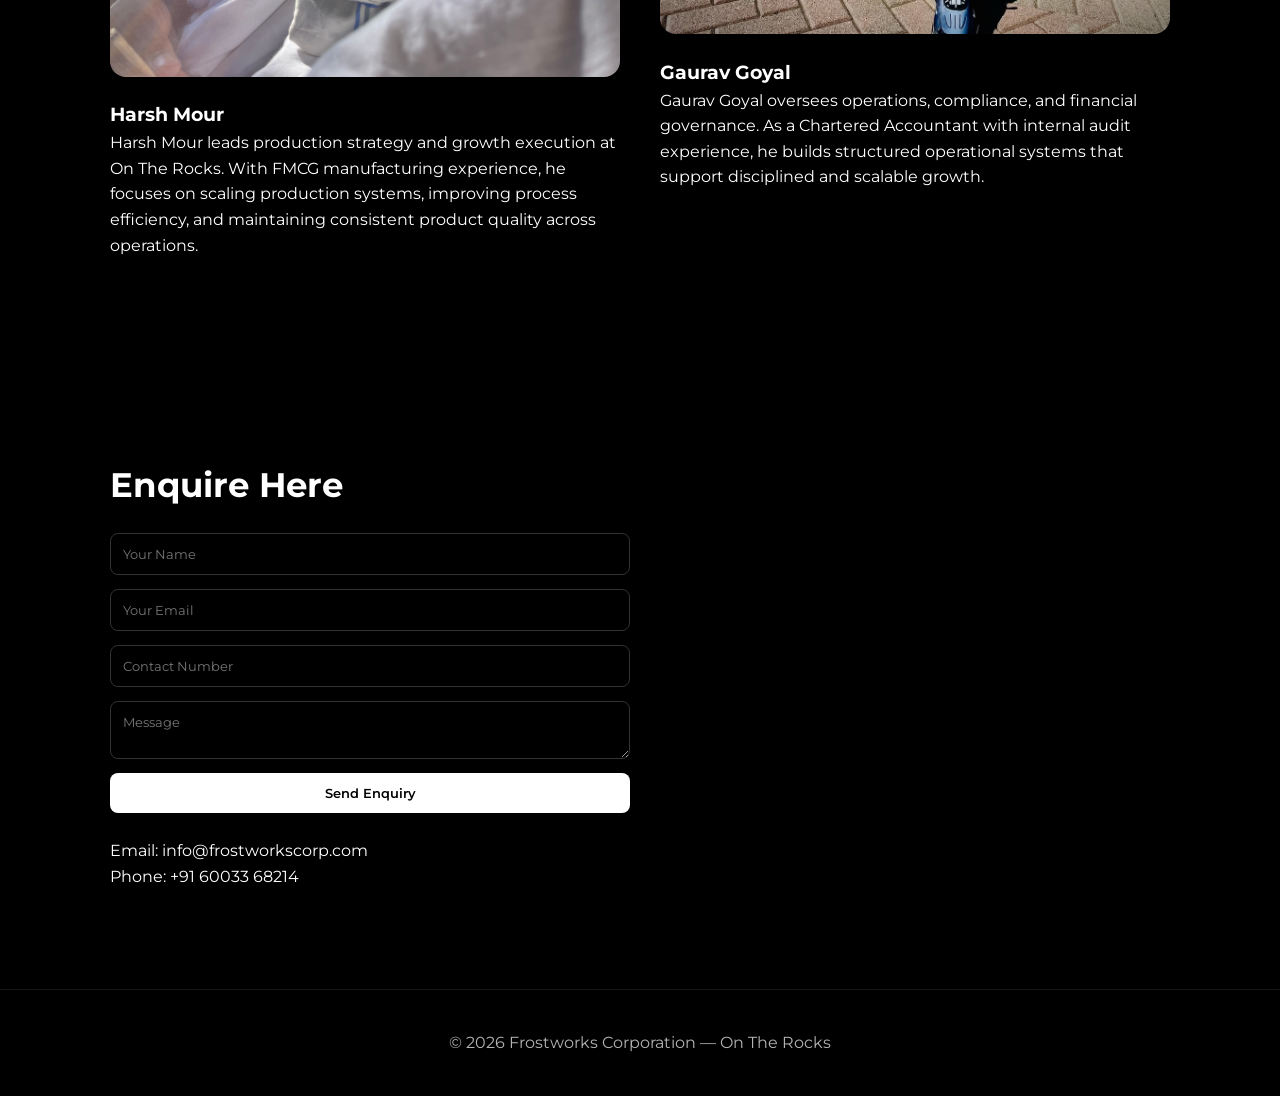
==== commit b07d6391: "Update index.html" ====
--- a/index.html
+++ b/index.html
@@ -288,7 +288,8 @@
   </div>
 
   <div class="hero">
-    <h1>Chilling perfection in every cube</h1>
+    <h1>On The Rocks!</h1>
+    <h2>Chilling Perfection in Every Cube</h2>
     <p>
       On The Rocks delivers premium, crystal‑clear packaged ice cubes manufactured
       using purified water, hygienic processing, and temperature‑controlled storage.
